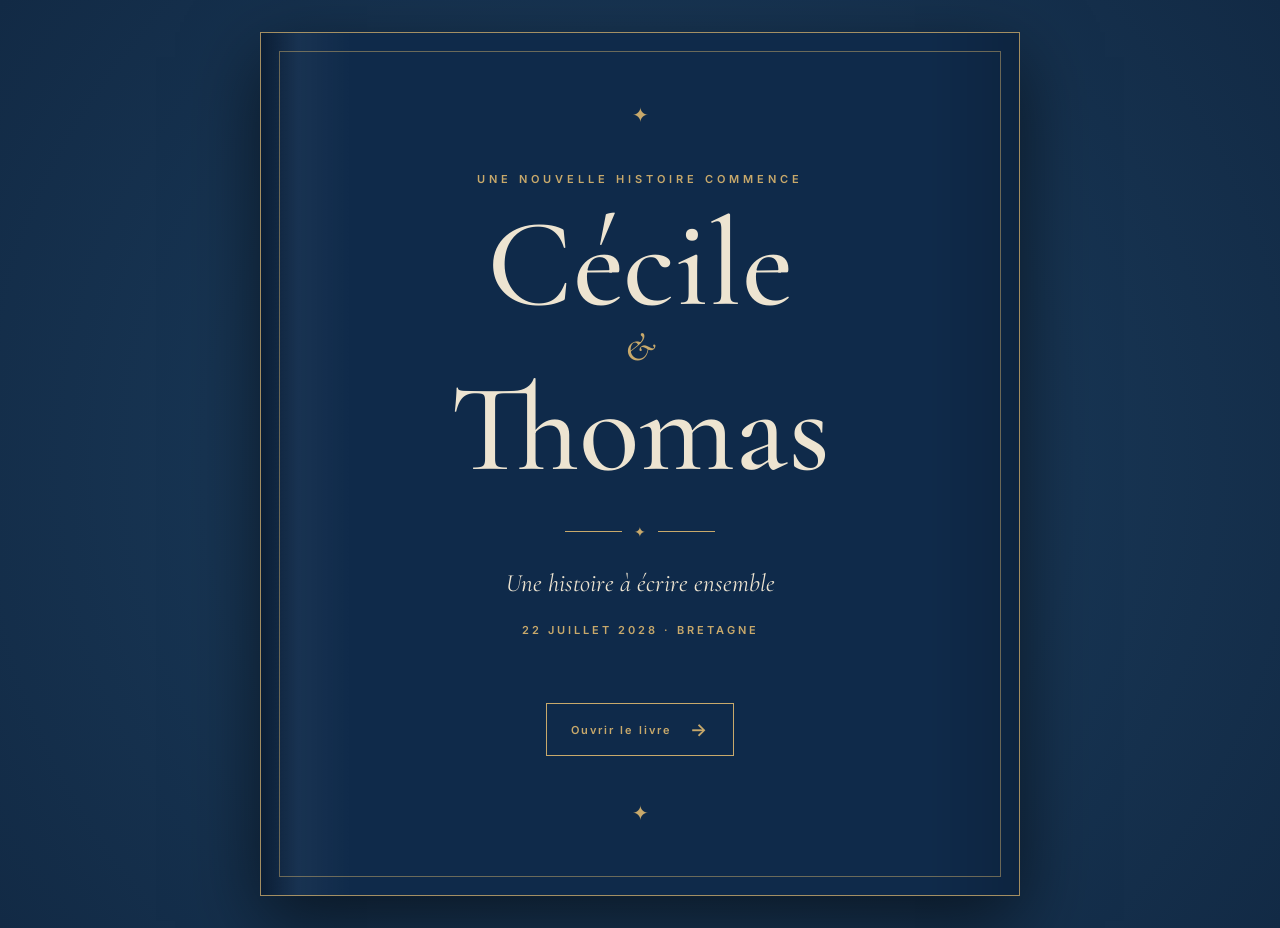
==== index.html @ 1c887c30 "Accueil : écran-titre pixel-art pour l'aventure - Scène pixel-art en SVG inline (deux silhouettes de" ====
<!DOCTYPE html>
<html lang="fr">
<head>
    <meta charset="UTF-8">
    <meta name="viewport" content="width=device-width, initial-scale=1.0">

    <title>Cécile &amp; Thomas</title>

    <link rel="preconnect" href="https://fonts.googleapis.com">
    <link rel="preconnect" href="https://fonts.gstatic.com" crossorigin>

    <link
        href="https://fonts.googleapis.com/css2?family=Cormorant+Garamond:wght@400;500;600&family=Inter:wght@400;500;600&family=Press+Start+2P&display=swap"
        rel="stylesheet"
    >

    <link rel="stylesheet" href="style.css">
</head>

<body>

    <main class="book">

        <header class="cover">

            <div class="cover-decoration top">✦</div>

            <p class="eyebrow">UNE NOUVELLE HISTOIRE COMMENCE</p>

            <h1>
                Cécile
                <span>&amp;</span>
                Thomas
            </h1>

            <div class="ornament">
                <span></span>
                <b>✦</b>
                <span></span>
            </div>

            <p class="subtitle">
                Une histoire à écrire ensemble
            </p>

            <p class="date">
                22 JUILLET 2028 · BRETAGNE
            </p>

            <button id="openBook" class="primary-button">
                Ouvrir le livre
                <span>→</span>
            </button>

            <div class="cover-decoration bottom">✦</div>

        </header>


        <section id="contents" class="contents hidden">

            <div class="section-heading">
                <span>TABLE DES MATIÈRES</span>
                <div></div>
            </div>

            <div class="chapters">

                <a href="histoire.html" class="chapter">
                    <span class="chapter-number">I</span>

                    <div>
                        <h2>Notre histoire</h2>
                        <p>Les premiers chapitres de notre aventure.</p>
                    </div>

                    <span class="chapter-arrow">→</span>
                </a>

                <a href="mariage.html" class="chapter">
                    <span class="chapter-number">II</span>

                    <div>
                        <h2>Le mariage</h2>
                        <p>Tout ce qu'il faut savoir pour le grand jour.</p>
                    </div>

                    <span class="chapter-arrow">→</span>
                </a>

                <a href="lieu.html" class="chapter">
                    <span class="chapter-number">III</span>

                    <div>
                        <h2>Le domaine</h2>
                        <p>Découvrez le lieu où notre histoire continue.</p>
                    </div>

                    <span class="chapter-arrow">→</span>
                </a>

                <a href="infos.html" class="chapter">
                    <span class="chapter-number">IV</span>

                    <div>
                        <h2>Informations pratiques</h2>
                        <p>Transport, hébergement et foire aux questions.</p>
                    </div>

                    <span class="chapter-arrow">→</span>
                </a>

            </div>


            <div class="title-screen">

                <svg class="title-scene" viewBox="0 0 96 44" preserveAspectRatio="xMidYMid meet" shape-rendering="crispEdges" role="img" aria-label="Un chemin de nuit mène à une tour dont la porte est éclairée"><style>.title-scene .c0{fill:#06121f}.title-scene .c1{fill:#091b30}.title-scene .c2{fill:#0b1d33}.title-scene .c3{fill:#0c2139}.title-scene .c4{fill:#0f2a4a}.title-scene .c5{fill:#14355a}.title-scene .c6{fill:#1d3d62}.title-scene .c7{fill:#2a4b73}.title-scene .c8{fill:#2b1d12}.title-scene .c9{fill:#315a72}.title-scene .c10{fill:#3a2f22}.title-scene .c11{fill:#4a3b25}.title-scene .c12{fill:#7d4f2a}.title-scene .c13{fill:#8a1f2b}.title-scene .c14{fill:#8a6d3b}.title-scene .c15{fill:#c8a96b}.title-scene .c16{fill:#f3ecdd}</style><path class="c0" d="M5 30h1v1h-1zM7 30h1v1h-1zM1 31h1v1h-1zM3 31h5v1h-5zM9 31h1v1h-1zM11 31h1v1h-1zM25 31h1v1h-1zM27 31h1v1h-1zM57 31h1v1h-1zM59 31h1v1h-1zM61 31h1v1h-1zM63 31h1v1h-1zM77 31h1v1h-1zM79 31h1v1h-1zM81 31h1v1h-1zM83 31h1v1h-1zM1 32h11v1h-11zM13 32h1v1h-1zM15 32h1v1h-1zM19 32h1v1h-1zM21 32h1v1h-1zM23 32h1v1h-1zM25 32h3v1h-3zM29 32h1v1h-1zM55 32h1v1h-1zM57 32h7v1h-7zM65 32h1v1h-1zM67 32h1v1h-1zM69 32h1v1h-1zM71 32h1v1h-1zM73 32h1v1h-1zM75 32h11v1h-11zM0 33h16v1h-16zM17 33h1v1h-1zM19 33h13v1h-13zM33 33h1v1h-1zM55 33h15v1h-15zM71 33h17v1h-17zM89 33h1v1h-1zM0 34h36v1h-36zM54 34h36v1h-36zM0 35h30v1h-30zM32 35h2v1h-2zM37 35h1v1h-1zM54 35h38v1h-38zM0 36h30v1h-30zM32 36h2v1h-2zM36 36h2v1h-2zM39 36h1v1h-1zM53 36h41v1h-41zM0 37h30v1h-30zM32 37h2v1h-2zM36 37h4v1h-4zM41 37h1v1h-1zM53 37h41v1h-41zM95 37h1v1h-1zM0 38h30v1h-30zM32 38h2v1h-2zM36 38h4v1h-4zM56 38h40v1h-40zM0 39h30v1h-30zM32 39h2v1h-2zM36 39h1v1h-1zM59 39h37v1h-37zM0 40h30v1h-30zM32 40h2v1h-2zM62 40h34v1h-34zM0 41h30v1h-30zM31 41h1v1h-1zM35 41h1v1h-1zM65 41h31v1h-31zM0 42h28v1h-28zM68 42h28v1h-28zM0 43h25v1h-25zM71 43h25v1h-25z"/><path class="c1" d="M0 0h96v1h-96zM0 1h96v1h-96zM0 2h22v1h-22zM23 2h73v1h-73zM0 3h5v1h-5zM6 3h34v1h-34zM41 3h16v1h-16zM58 3h24v1h-24zM83 3h7v1h-7zM91 3h5v1h-5zM0 4h39v1h-39zM42 4h40v1h-40zM85 4h11v1h-11zM0 5h40v1h-40zM41 5h33v1h-33zM75 5h8v1h-8zM85 5h11v1h-11zM0 6h83v1h-83zM86 6h10v1h-10zM1 7h1v1h-1zM3 7h1v1h-1zM5 7h1v1h-1zM7 7h1v1h-1zM9 7h1v1h-1zM11 7h1v1h-1zM13 7h1v1h-1zM15 7h1v1h-1zM17 7h1v1h-1zM19 7h1v1h-1zM21 7h1v1h-1zM23 7h1v1h-1zM25 7h1v1h-1zM27 7h1v1h-1zM29 7h1v1h-1zM31 7h1v1h-1zM33 7h1v1h-1zM35 7h1v1h-1zM37 7h1v1h-1zM39 7h1v1h-1zM41 7h1v1h-1zM43 7h1v1h-1zM45 7h1v1h-1zM47 7h1v1h-1zM49 7h1v1h-1zM51 7h1v1h-1zM53 7h1v1h-1zM55 7h1v1h-1zM57 7h1v1h-1zM59 7h1v1h-1zM61 7h1v1h-1zM63 7h1v1h-1zM65 7h1v1h-1zM67 7h1v1h-1zM69 7h1v1h-1zM71 7h1v1h-1zM73 7h1v1h-1zM75 7h1v1h-1zM77 7h1v1h-1zM79 7h1v1h-1zM81 7h1v1h-1zM85 7h1v1h-1zM87 7h1v1h-1zM89 7h1v1h-1zM91 7h1v1h-1zM93 7h1v1h-1zM95 7h1v1h-1z"/><path class="c2" d="M42 14h2v1h-2zM45 14h2v1h-2zM48 14h2v1h-2zM51 14h2v1h-2zM42 15h2v1h-2zM45 15h2v1h-2zM48 15h2v1h-2zM51 15h2v1h-2zM43 16h11v1h-11zM43 17h11v1h-11zM43 18h11v1h-11zM43 19h11v1h-11zM43 20h4v1h-4zM49 20h5v1h-5zM43 21h4v1h-4zM49 21h5v1h-5zM43 22h4v1h-4zM49 22h5v1h-5zM43 23h4v1h-4zM49 23h5v1h-5zM43 24h11v1h-11zM43 25h11v1h-11zM43 26h11v1h-11zM43 27h3v1h-3zM50 27h4v1h-4zM43 28h3v1h-3zM50 28h4v1h-4zM43 29h2v1h-2zM51 29h3v1h-3zM4 30h1v1h-1zM6 30h1v1h-1zM43 30h2v1h-2zM51 30h3v1h-3zM2 31h1v1h-1zM8 31h1v1h-1zM10 31h1v1h-1zM26 31h1v1h-1zM43 31h2v1h-2zM51 31h3v1h-3zM58 31h1v1h-1zM60 31h1v1h-1zM62 31h1v1h-1zM76 31h1v1h-1zM78 31h1v1h-1zM80 31h1v1h-1zM82 31h1v1h-1zM84 31h1v1h-1zM0 32h1v1h-1zM12 32h1v1h-1zM14 32h1v1h-1zM20 32h1v1h-1zM22 32h1v1h-1zM24 32h1v1h-1zM28 32h1v1h-1zM30 32h1v1h-1zM43 32h2v1h-2zM51 32h3v1h-3zM56 32h1v1h-1zM64 32h1v1h-1zM66 32h1v1h-1zM68 32h1v1h-1zM72 32h1v1h-1zM74 32h1v1h-1zM86 32h1v1h-1zM16 33h1v1h-1zM18 33h1v1h-1zM32 33h1v1h-1zM34 33h1v1h-1zM43 33h2v1h-2zM51 33h4v1h-4zM70 33h1v1h-1zM88 33h1v1h-1zM43 34h2v1h-2zM51 34h3v1h-3zM90 34h1v1h-1zM36 35h1v1h-1zM43 35h2v1h-2zM51 35h3v1h-3zM92 35h1v1h-1zM38 36h1v1h-1zM40 37h1v1h-1zM42 37h1v1h-1zM94 37h1v1h-1z"/><path class="c3" d="M0 7h1v1h-1zM2 7h1v1h-1zM4 7h1v1h-1zM6 7h1v1h-1zM8 7h1v1h-1zM10 7h1v1h-1zM12 7h1v1h-1zM16 7h1v1h-1zM18 7h1v1h-1zM20 7h1v1h-1zM22 7h1v1h-1zM24 7h1v1h-1zM26 7h1v1h-1zM28 7h1v1h-1zM30 7h1v1h-1zM32 7h1v1h-1zM34 7h1v1h-1zM36 7h1v1h-1zM38 7h1v1h-1zM40 7h1v1h-1zM42 7h1v1h-1zM44 7h1v1h-1zM46 7h1v1h-1zM48 7h1v1h-1zM50 7h1v1h-1zM52 7h1v1h-1zM54 7h1v1h-1zM56 7h1v1h-1zM58 7h1v1h-1zM60 7h1v1h-1zM62 7h1v1h-1zM64 7h1v1h-1zM66 7h1v1h-1zM68 7h1v1h-1zM70 7h1v1h-1zM72 7h1v1h-1zM74 7h1v1h-1zM76 7h1v1h-1zM78 7h1v1h-1zM80 7h1v1h-1zM82 7h1v1h-1zM86 7h1v1h-1zM88 7h1v1h-1zM90 7h1v1h-1zM92 7h1v1h-1zM94 7h1v1h-1zM0 8h13v1h-13zM16 8h36v1h-36zM53 8h13v1h-13zM67 8h16v1h-16zM85 8h11v1h-11zM0 9h14v1h-14zM15 9h50v1h-50zM68 9h14v1h-14zM83 9h13v1h-13zM0 10h31v1h-31zM32 10h34v1h-34zM67 10h29v1h-29zM0 11h96v1h-96zM0 12h83v1h-83zM84 12h12v1h-12zM0 13h48v1h-48zM49 13h47v1h-47zM0 14h42v1h-42zM44 14h1v1h-1zM47 14h1v1h-1zM50 14h1v1h-1zM53 14h43v1h-43zM1 15h1v1h-1zM3 15h1v1h-1zM5 15h1v1h-1zM7 15h1v1h-1zM9 15h1v1h-1zM11 15h1v1h-1zM13 15h1v1h-1zM15 15h1v1h-1zM17 15h1v1h-1zM19 15h1v1h-1zM21 15h1v1h-1zM23 15h1v1h-1zM25 15h1v1h-1zM27 15h1v1h-1zM29 15h1v1h-1zM31 15h1v1h-1zM33 15h1v1h-1zM35 15h1v1h-1zM37 15h1v1h-1zM39 15h1v1h-1zM41 15h1v1h-1zM47 15h1v1h-1zM53 15h1v1h-1zM55 15h1v1h-1zM57 15h1v1h-1zM59 15h1v1h-1zM61 15h1v1h-1zM63 15h1v1h-1zM65 15h1v1h-1zM67 15h1v1h-1zM69 15h1v1h-1zM71 15h1v1h-1zM73 15h1v1h-1zM75 15h1v1h-1zM77 15h1v1h-1zM79 15h1v1h-1zM81 15h1v1h-1zM83 15h1v1h-1zM85 15h1v1h-1zM87 15h1v1h-1zM89 15h1v1h-1zM91 15h1v1h-1zM93 15h1v1h-1zM95 15h1v1h-1z"/><path class="c4" d="M0 15h1v1h-1zM2 15h1v1h-1zM4 15h1v1h-1zM6 15h1v1h-1zM8 15h1v1h-1zM10 15h1v1h-1zM12 15h1v1h-1zM14 15h1v1h-1zM16 15h1v1h-1zM18 15h1v1h-1zM20 15h1v1h-1zM22 15h1v1h-1zM24 15h1v1h-1zM26 15h1v1h-1zM28 15h1v1h-1zM30 15h1v1h-1zM32 15h1v1h-1zM34 15h1v1h-1zM36 15h1v1h-1zM38 15h1v1h-1zM40 15h1v1h-1zM44 15h1v1h-1zM50 15h1v1h-1zM54 15h1v1h-1zM56 15h1v1h-1zM58 15h1v1h-1zM60 15h1v1h-1zM62 15h1v1h-1zM64 15h1v1h-1zM66 15h1v1h-1zM68 15h1v1h-1zM70 15h1v1h-1zM72 15h1v1h-1zM74 15h1v1h-1zM76 15h1v1h-1zM78 15h1v1h-1zM80 15h1v1h-1zM82 15h1v1h-1zM84 15h1v1h-1zM86 15h1v1h-1zM88 15h1v1h-1zM90 15h1v1h-1zM92 15h1v1h-1zM94 15h1v1h-1zM0 16h10v1h-10zM11 16h31v1h-31zM54 16h42v1h-42zM0 17h42v1h-42zM54 17h8v1h-8zM63 17h33v1h-33zM0 18h27v1h-27zM28 18h14v1h-14zM54 18h42v1h-42zM0 19h42v1h-42zM54 19h24v1h-24zM79 19h17v1h-17zM0 20h42v1h-42zM54 20h42v1h-42zM0 21h36v1h-36zM37 21h5v1h-5zM54 21h42v1h-42zM0 22h42v1h-42zM54 22h34v1h-34zM89 22h7v1h-7zM1 23h1v1h-1zM3 23h1v1h-1zM5 23h1v1h-1zM7 23h1v1h-1zM9 23h1v1h-1zM11 23h1v1h-1zM13 23h1v1h-1zM15 23h1v1h-1zM17 23h1v1h-1zM19 23h1v1h-1zM21 23h1v1h-1zM23 23h1v1h-1zM25 23h1v1h-1zM27 23h1v1h-1zM29 23h1v1h-1zM31 23h1v1h-1zM33 23h1v1h-1zM35 23h1v1h-1zM37 23h1v1h-1zM39 23h1v1h-1zM41 23h1v1h-1zM55 23h1v1h-1zM57 23h1v1h-1zM59 23h1v1h-1zM61 23h1v1h-1zM63 23h1v1h-1zM65 23h1v1h-1zM67 23h1v1h-1zM69 23h1v1h-1zM71 23h1v1h-1zM73 23h1v1h-1zM75 23h1v1h-1zM77 23h1v1h-1zM79 23h1v1h-1zM81 23h1v1h-1zM83 23h1v1h-1zM85 23h1v1h-1zM87 23h1v1h-1zM89 23h1v1h-1zM91 23h1v1h-1zM93 23h1v1h-1zM95 23h1v1h-1z"/><path class="c5" d="M0 23h1v1h-1zM2 23h1v1h-1zM4 23h1v1h-1zM6 23h1v1h-1zM8 23h1v1h-1zM10 23h1v1h-1zM12 23h1v1h-1zM14 23h1v1h-1zM16 23h1v1h-1zM18 23h1v1h-1zM20 23h1v1h-1zM22 23h1v1h-1zM24 23h1v1h-1zM26 23h1v1h-1zM28 23h1v1h-1zM30 23h1v1h-1zM32 23h1v1h-1zM34 23h1v1h-1zM36 23h1v1h-1zM38 23h1v1h-1zM40 23h1v1h-1zM54 23h1v1h-1zM56 23h1v1h-1zM58 23h1v1h-1zM60 23h1v1h-1zM62 23h1v1h-1zM64 23h1v1h-1zM66 23h1v1h-1zM68 23h1v1h-1zM70 23h1v1h-1zM72 23h1v1h-1zM74 23h1v1h-1zM76 23h1v1h-1zM78 23h1v1h-1zM80 23h1v1h-1zM82 23h1v1h-1zM84 23h1v1h-1zM86 23h1v1h-1zM88 23h1v1h-1zM90 23h1v1h-1zM92 23h1v1h-1zM94 23h1v1h-1zM0 24h42v1h-42zM54 24h16v1h-16zM71 24h25v1h-25zM0 25h18v1h-18zM19 25h23v1h-23zM54 25h42v1h-42zM0 26h42v1h-42zM54 26h42v1h-42zM0 27h42v1h-42zM54 27h42v1h-42zM0 28h42v1h-42zM54 28h42v1h-42zM0 29h42v1h-42zM54 29h42v1h-42zM0 30h1v1h-1zM2 30h1v1h-1zM8 30h1v1h-1zM10 30h1v1h-1zM12 30h1v1h-1zM14 30h1v1h-1zM16 30h1v1h-1zM18 30h1v1h-1zM20 30h1v1h-1zM22 30h1v1h-1zM24 30h1v1h-1zM26 30h1v1h-1zM28 30h1v1h-1zM30 30h1v1h-1zM32 30h1v1h-1zM34 30h1v1h-1zM36 30h1v1h-1zM38 30h1v1h-1zM40 30h1v1h-1zM54 30h1v1h-1zM56 30h1v1h-1zM58 30h1v1h-1zM60 30h1v1h-1zM62 30h1v1h-1zM64 30h1v1h-1zM66 30h1v1h-1zM68 30h1v1h-1zM70 30h1v1h-1zM72 30h1v1h-1zM74 30h1v1h-1zM76 30h1v1h-1zM78 30h1v1h-1zM80 30h1v1h-1zM82 30h1v1h-1zM84 30h1v1h-1zM86 30h1v1h-1zM88 30h1v1h-1zM90 30h1v1h-1zM92 30h1v1h-1zM94 30h1v1h-1z"/><path class="c6" d="M42 16h1v1h-1zM42 17h1v1h-1zM42 18h1v1h-1zM42 19h1v1h-1zM42 20h1v1h-1zM42 21h1v1h-1zM42 22h1v1h-1zM42 23h1v1h-1zM42 24h1v1h-1zM42 25h1v1h-1zM42 26h1v1h-1zM42 27h1v1h-1zM42 28h1v1h-1zM42 29h1v1h-1zM1 30h1v1h-1zM3 30h1v1h-1zM9 30h1v1h-1zM11 30h1v1h-1zM13 30h1v1h-1zM15 30h1v1h-1zM17 30h1v1h-1zM19 30h1v1h-1zM21 30h1v1h-1zM23 30h1v1h-1zM25 30h1v1h-1zM27 30h1v1h-1zM29 30h1v1h-1zM31 30h1v1h-1zM33 30h1v1h-1zM35 30h1v1h-1zM37 30h1v1h-1zM39 30h1v1h-1zM41 30h2v1h-2zM55 30h1v1h-1zM57 30h1v1h-1zM59 30h1v1h-1zM61 30h1v1h-1zM63 30h1v1h-1zM65 30h1v1h-1zM67 30h1v1h-1zM69 30h1v1h-1zM71 30h1v1h-1zM73 30h1v1h-1zM75 30h1v1h-1zM77 30h1v1h-1zM79 30h1v1h-1zM81 30h1v1h-1zM83 30h1v1h-1zM85 30h1v1h-1zM87 30h1v1h-1zM89 30h1v1h-1zM91 30h1v1h-1zM93 30h1v1h-1zM95 30h1v1h-1zM0 31h1v1h-1zM12 31h13v1h-13zM28 31h15v1h-15zM54 31h3v1h-3zM64 31h12v1h-12zM85 31h11v1h-11zM16 32h3v1h-3zM31 32h12v1h-12zM54 32h1v1h-1zM70 32h1v1h-1zM87 32h9v1h-9zM35 33h8v1h-8zM90 33h6v1h-6zM36 34h7v1h-7zM91 34h5v1h-5zM38 35h5v1h-5zM93 35h3v1h-3zM40 36h1v1h-1zM42 36h1v1h-1zM94 36h1v1h-1z"/><path class="c7" d="M41 36h1v1h-1zM95 36h1v1h-1z"/><path class="c8" d="M34 35h2v1h-2z"/><path class="c9" d="M30 38h2v1h-2zM30 39h2v1h-2zM30 40h2v1h-2zM30 41h1v1h-1z"/><path class="c10" d="M47 36h1v1h-1zM49 36h1v1h-1zM44 37h1v1h-1zM46 37h1v1h-1zM48 37h1v1h-1zM50 37h1v1h-1zM52 37h1v1h-1zM41 38h1v1h-1zM43 38h1v1h-1zM45 38h1v1h-1zM47 38h1v1h-1zM49 38h1v1h-1zM51 38h1v1h-1zM53 38h1v1h-1zM55 38h1v1h-1zM38 39h1v1h-1zM40 39h1v1h-1zM42 39h1v1h-1zM44 39h1v1h-1zM46 39h1v1h-1zM48 39h1v1h-1zM50 39h1v1h-1zM52 39h1v1h-1zM54 39h1v1h-1zM56 39h1v1h-1zM58 39h1v1h-1zM37 40h1v1h-1zM39 40h1v1h-1zM41 40h1v1h-1zM43 40h1v1h-1zM45 40h1v1h-1zM47 40h1v1h-1zM49 40h1v1h-1zM51 40h1v1h-1zM53 40h1v1h-1zM55 40h1v1h-1zM57 40h1v1h-1zM59 40h1v1h-1zM61 40h1v1h-1zM32 41h1v1h-1zM36 41h1v1h-1zM38 41h1v1h-1zM40 41h1v1h-1zM42 41h1v1h-1zM44 41h1v1h-1zM46 41h1v1h-1zM48 41h1v1h-1zM50 41h1v1h-1zM52 41h1v1h-1zM54 41h1v1h-1zM56 41h1v1h-1zM58 41h1v1h-1zM60 41h1v1h-1zM62 41h1v1h-1zM64 41h1v1h-1zM29 42h1v1h-1zM31 42h1v1h-1zM33 42h1v1h-1zM35 42h1v1h-1zM37 42h1v1h-1zM39 42h1v1h-1zM41 42h1v1h-1zM43 42h1v1h-1zM45 42h1v1h-1zM47 42h1v1h-1zM49 42h1v1h-1zM51 42h1v1h-1zM53 42h1v1h-1zM55 42h1v1h-1zM57 42h1v1h-1zM59 42h1v1h-1zM61 42h1v1h-1zM63 42h1v1h-1zM65 42h1v1h-1zM67 42h1v1h-1zM26 43h1v1h-1zM28 43h1v1h-1zM30 43h1v1h-1zM32 43h1v1h-1zM34 43h1v1h-1zM36 43h1v1h-1zM38 43h1v1h-1zM40 43h1v1h-1zM42 43h1v1h-1zM44 43h1v1h-1zM46 43h1v1h-1zM48 43h1v1h-1zM50 43h1v1h-1zM52 43h1v1h-1zM54 43h1v1h-1zM56 43h1v1h-1zM58 43h1v1h-1zM60 43h1v1h-1zM62 43h1v1h-1zM64 43h1v1h-1zM66 43h1v1h-1zM68 43h1v1h-1zM70 43h1v1h-1z"/><path class="c11" d="M43 36h1v1h-1zM46 36h1v1h-1zM48 36h1v1h-1zM52 36h1v1h-1zM43 37h1v1h-1zM45 37h1v1h-1zM47 37h1v1h-1zM49 37h1v1h-1zM51 37h1v1h-1zM40 38h1v1h-1zM42 38h1v1h-1zM44 38h1v1h-1zM46 38h1v1h-1zM48 38h1v1h-1zM50 38h1v1h-1zM52 38h1v1h-1zM54 38h1v1h-1zM37 39h1v1h-1zM39 39h1v1h-1zM41 39h1v1h-1zM43 39h1v1h-1zM45 39h1v1h-1zM47 39h1v1h-1zM49 39h1v1h-1zM51 39h1v1h-1zM53 39h1v1h-1zM55 39h1v1h-1zM57 39h1v1h-1zM36 40h1v1h-1zM38 40h1v1h-1zM40 40h1v1h-1zM42 40h1v1h-1zM44 40h1v1h-1zM46 40h1v1h-1zM48 40h1v1h-1zM50 40h1v1h-1zM52 40h1v1h-1zM54 40h1v1h-1zM56 40h1v1h-1zM58 40h1v1h-1zM60 40h1v1h-1zM33 41h1v1h-1zM37 41h1v1h-1zM39 41h1v1h-1zM41 41h1v1h-1zM43 41h1v1h-1zM45 41h1v1h-1zM47 41h1v1h-1zM49 41h1v1h-1zM51 41h1v1h-1zM53 41h1v1h-1zM55 41h1v1h-1zM57 41h1v1h-1zM59 41h1v1h-1zM61 41h1v1h-1zM63 41h1v1h-1zM28 42h1v1h-1zM30 42h1v1h-1zM32 42h1v1h-1zM34 42h1v1h-1zM36 42h1v1h-1zM38 42h1v1h-1zM40 42h1v1h-1zM42 42h1v1h-1zM44 42h1v1h-1zM46 42h1v1h-1zM48 42h1v1h-1zM50 42h1v1h-1zM52 42h1v1h-1zM54 42h1v1h-1zM56 42h1v1h-1zM58 42h1v1h-1zM60 42h1v1h-1zM62 42h1v1h-1zM64 42h1v1h-1zM66 42h1v1h-1zM25 43h1v1h-1zM27 43h1v1h-1zM29 43h1v1h-1zM31 43h1v1h-1zM33 43h1v1h-1zM35 43h1v1h-1zM37 43h1v1h-1zM39 43h1v1h-1zM41 43h1v1h-1zM43 43h1v1h-1zM45 43h1v1h-1zM47 43h1v1h-1zM49 43h1v1h-1zM51 43h1v1h-1zM53 43h1v1h-1zM55 43h1v1h-1zM57 43h1v1h-1zM59 43h1v1h-1zM61 43h1v1h-1zM63 43h1v1h-1zM65 43h1v1h-1zM67 43h1v1h-1zM69 43h1v1h-1z"/><path class="c12" d="M30 35h2v1h-2z"/><path class="c13" d="M34 38h2v1h-2zM34 39h2v1h-2zM34 40h2v1h-2zM34 41h1v1h-1z"/><path class="c14" d="M44 36h2v1h-2zM50 36h2v1h-2z"/><path class="c15" d="M5 3h1v1h-1zM40 3h1v1h-1zM57 3h1v1h-1zM39 4h1v1h-1zM41 4h1v1h-1zM40 5h1v1h-1zM14 7h1v1h-1zM13 8h1v1h-1zM15 8h1v1h-1zM66 8h1v1h-1zM14 9h1v1h-1zM65 9h1v1h-1zM67 9h1v1h-1zM31 10h1v1h-1zM66 10h1v1h-1zM83 12h1v1h-1zM27 18h1v1h-1zM47 20h2v1h-2zM36 21h1v1h-1zM47 21h2v1h-2zM47 22h2v1h-2zM47 23h2v1h-2zM70 24h1v1h-1zM46 27h4v1h-4zM46 28h4v1h-4zM45 29h6v1h-6zM45 30h6v1h-6zM45 31h6v1h-6zM45 32h6v1h-6zM45 33h6v1h-6zM45 34h6v1h-6zM45 35h6v1h-6z"/><path class="c16" d="M22 2h1v1h-1zM82 3h1v1h-1zM90 3h1v1h-1zM40 4h1v1h-1zM82 4h3v1h-3zM74 5h1v1h-1zM83 5h2v1h-2zM83 6h3v1h-3zM83 7h2v1h-2zM14 8h1v1h-1zM52 8h1v1h-1zM83 8h2v1h-2zM66 9h1v1h-1zM82 9h1v1h-1zM48 13h1v1h-1zM10 16h1v1h-1zM62 17h1v1h-1zM78 19h1v1h-1zM88 22h1v1h-1zM18 25h1v1h-1zM30 36h2v1h-2zM34 36h2v1h-2zM30 37h2v1h-2zM34 37h2v1h-2z"/></svg>

                <div class="title-body">

                    <p class="title-logo">EXPEDITION 2028</p>

                    <p class="title-text">
                        Pour les plus aventuriers : découvrez le lieu en avant-première
                        en triomphant des énigmes de l'expédition. À vos risques et périls.
                    </p>

                    <a href="aventure.html" class="title-start">PRESS START</a>

                    <p class="title-credit">© 2028 C &amp; T</p>

                </div>

            </div>

        </section>

    </main>

    <script src="script.js"></script>

</body>
</html>
---- style.css ----
:root {
    --paper: #ede4d1;
    --paper-dark: #e1d5bf;

    /* Saphir profond : couleur principale */
    --night: #0f2a4a;
    --night-deep: #091b30;
    --night-soft: #4a5b70;

    /* Grain de papier : bruit généré en SVG, aucun fichier image */
    --paper-grain: url("data:image/svg+xml,%3Csvg xmlns='http://www.w3.org/2000/svg' width='320' height='320'%3E%3Cfilter id='g' x='0' y='0' width='100%25' height='100%25'%3E%3CfeTurbulence type='fractalNoise' baseFrequency='0.85' numOctaves='4' seed='7' stitchTiles='stitch'/%3E%3CfeColorMatrix values='0 0 0 0 0.36 0 0 0 0 0.26 0 0 0 0 0.13 0 0 0 0.9 -0.34'/%3E%3C/filter%3E%3Cfilter id='f' x='0' y='0' width='100%25' height='100%25'%3E%3CfeTurbulence type='fractalNoise' baseFrequency='0.025 0.05' numOctaves='3' seed='3' stitchTiles='stitch'/%3E%3CfeColorMatrix values='0 0 0 0 0.45 0 0 0 0 0.33 0 0 0 0 0.18 0 0 0 0.7 -0.3'/%3E%3C/filter%3E%3Crect width='320' height='320' filter='url%28%23g%29' opacity='0.6'/%3E%3Crect width='320' height='320' filter='url%28%23f%29' opacity='0.22'/%3E%3C/svg%3E");

    --ink: #292722;

    --sapphire: #1f4a7a;
    --forest: #49634f;

    /* Or : ornements, texte sur papier, dorure sur saphir */
    --gold: #a88a52;
    --gold-text: #73572a;
    --gold-bright: #c8a96b;
}


* {
    box-sizing: border-box;
}


html {
    scroll-behavior: smooth;
}


body {
    margin: 0;

    min-height: 100vh;

    background:
        radial-gradient(
            circle at center,
            #1d3d62 0%,
            #173452 55%,
            #122a45 100%
        );

    color: var(--ink);

    font-family: "Inter", sans-serif;
}


/* -------------------------------- */
/* BOOK                             */
/* -------------------------------- */

.book {
    min-height: 100vh;

    display: flex;
    flex-direction: column;
    align-items: center;
}


/* -------------------------------- */
/* COVER                            */
/* -------------------------------- */

.cover {
    position: relative;

    width: min(760px, calc(100% - 32px));
    min-height: 760px;

    margin: 32px 0;

    padding: 70px 40px;

    display: flex;
    flex-direction: column;
    align-items: center;
    justify-content: center;

    text-align: center;

    background:
        linear-gradient(
            90deg,
            rgba(0, 0, 0, 0.28),
            rgba(255, 255, 255, 0.04) 5%,
            transparent 12%,
            transparent 88%,
            rgba(0, 0, 0, 0.14)
        ),
        var(--night);

    border: 1px solid rgba(200, 169, 107, 0.8);

    box-shadow:
        0 25px 70px rgba(0, 0, 0, 0.55);
}


.cover::before {
    content: "";

    position: absolute;

    inset: 18px;

    border: 1px solid rgba(200, 169, 107, 0.5);

    pointer-events: none;
}


.cover-decoration {
    color: var(--gold-text);

    font-size: 20px;
}


.cover-decoration.top {
    margin-bottom: 45px;
}


.cover-decoration.bottom {
    position: absolute;
    bottom: 48px;
}


/* -------------------------------- */
/* TYPOGRAPHY                       */
/* -------------------------------- */

.eyebrow {
    margin: 0 0 30px;

    color: var(--sapphire);

    font-size: 11px;
    font-weight: 600;

    letter-spacing: 4px;
}


h1 {
    margin: 0;

    color: var(--night);

    font-family: "Cormorant Garamond", serif;

    font-size: clamp(70px, 14vw, 125px);

    font-weight: 500;

    line-height: 0.78;
}


h1 span {
    display: block;

    margin: 18px 0;

    color: var(--gold-text);

    font-size: 0.32em;

    font-style: italic;
}


.ornament {
    width: 150px;

    margin: 45px 0 28px;

    display: flex;
    align-items: center;
    gap: 12px;
}


.ornament span {
    height: 1px;

    flex: 1;

    background: var(--gold);
}


.ornament b {
    color: var(--gold-text);

    font-size: 14px;

    font-weight: 400;
}


.subtitle {
    margin: 0;

    color: var(--night);

    font-family: "Cormorant Garamond", serif;

    font-size: 25px;

    font-style: italic;
}


.date {
    margin-top: 25px;

    color: var(--night-soft);

    font-size: 11px;
    font-weight: 600;

    letter-spacing: 3px;
}


/* -------------------------------- */
/* BUTTON                           */
/* -------------------------------- */

.primary-button {
    margin-top: 55px;

    padding: 15px 24px;

    display: flex;
    align-items: center;
    gap: 18px;

    border: 1px solid var(--night);

    background: var(--night);

    color: var(--paper);

    font-family: "Inter", sans-serif;

    font-size: 11px;
    font-weight: 600;

    letter-spacing: 2px;

    cursor: pointer;

    transition:
        background 0.2s ease,
        transform 0.2s ease;
}


.primary-button span {
    font-size: 18px;

    transition: transform 0.2s ease;
}


.primary-button:hover {
    background: var(--sapphire);

    transform: translateY(-2px);
}


.primary-button:hover span {
    transform: translateX(4px);
}


/* -------------------------------- */
/* CONTENTS                         */
/* -------------------------------- */

.contents {
    width: min(760px, calc(100% - 32px));

    margin-bottom: 60px;

    padding: 55px 45px;

    background: var(--paper);

    border: 1px solid rgba(168, 138, 82, 0.5);
}


.hidden {
    display: none !important;
}


.section-heading {
    margin-bottom: 30px;

    color: var(--sapphire);

    font-size: 10px;
    font-weight: 600;

    letter-spacing: 3px;
}


.section-heading div {
    width: 100%;

    height: 1px;

    margin-top: 12px;

    background: var(--gold);

    opacity: 0.5;
}


.chapters {
    display: flex;
    flex-direction: column;
}


.chapter {
    padding: 22px 8px;

    display: grid;

    grid-template-columns: 45px 1fr 30px;

    align-items: center;

    gap: 15px;

    color: inherit;

    text-decoration: none;

    border-bottom: 1px solid rgba(15, 42, 74, 0.2);

    transition:
        background 0.2s ease,
        padding 0.2s ease;
}


.chapter:hover {
    padding-left: 15px;

    background: rgba(49, 90, 114, 0.06);
}


.chapter-number {
    color: var(--gold-text);

    font-family: "Cormorant Garamond", serif;

    font-size: 28px;
}


.chapter h2 {
    margin: 0 0 3px;

    color: var(--night);

    font-family: "Cormorant Garamond", serif;

    font-size: 24px;

    font-weight: 600;
}


.chapter p {
    margin: 0;

    color: var(--night-soft);

    font-size: 12px;

    line-height: 1.5;
}


.chapter-arrow {
    color: var(--sapphire);

    font-size: 18px;
}


.locked {
    font-size: 15px;

    opacity: 0.55;
}


/* -------------------------------- */
/* MOBILE                           */
/* -------------------------------- */

@media (max-width: 600px) {

    .cover {
        min-height: 650px;

        padding: 50px 25px;
    }


    .cover::before {
        inset: 12px;
    }


    .eyebrow {
        font-size: 9px;

        letter-spacing: 2.5px;
    }


    .subtitle {
        font-size: 21px;
    }


    .date {
        font-size: 9px;

        letter-spacing: 2px;
    }


    .contents {
        padding: 40px 25px;
    }


    .chapter {
        grid-template-columns: 35px 1fr 20px;

        gap: 10px;
    }


    .chapter h2 {
        font-size: 21px;
    }


    .chapter p {
        font-size: 11px;
    }


    .locked {
        display: none;
    }

}

/* =========================================
   PAGES INTERNES
   ========================================= */

.page {
  width: min(1100px, 92%);
  margin: 40px auto;
  background: var(--paper);
  color: var(--ink);
  min-height: calc(100vh - 80px);
  box-shadow: 0 20px 60px rgba(0, 0, 0, 0.35);
}

/* Navigation */

.navigation {
  display: flex;
  align-items: center;
  justify-content: space-between;
  padding: 22px 40px;
  border-bottom: 1px solid rgba(15, 42, 74, 0.18);
}

.logo {
  font-family: "Cormorant Garamond", serif;
  font-size: 1.5rem;
  font-weight: 600;
  color: var(--night);
  text-decoration: none;
}

.nav-links {
  display: flex;
  align-items: center;
  gap: 26px;
}

.nav-links a {
  font-family: "Inter", sans-serif;
  font-size: 0.82rem;
  color: var(--night-soft);
  text-decoration: none;
  transition: color 0.2s ease;
}

.nav-links a:hover,
.nav-links a.active {
  color: var(--sapphire);
}

.nav-links .game-link {
  color: var(--forest);
}

/* En-tête de page */

.page-header {
  text-align: center;
  padding: 90px 30px 55px;
}

.page-eyebrow {
  margin: 0 0 15px;
  font-family: "Inter", sans-serif;
  font-size: 0.72rem;
  letter-spacing: 0.22em;
  color: var(--gold-text);
}

.page-header h1 {
  margin: 0;
  font-family: "Cormorant Garamond", serif;
  font-size: clamp(3.5rem, 8vw, 6rem);
  font-weight: 500;
  line-height: 0.95;
  color: var(--night);
}

.page-header > p:last-child {
  margin-top: 25px;
  font-family: "Cormorant Garamond", serif;
  font-size: 1.25rem;
  color: var(--night-soft);
}

/* Contenu */

.page-content {
  width: min(760px, 88%);
  margin: 0 auto;
  padding: 20px 0 70px;
}

.story-placeholder {
  padding: 55px 50px;
  text-align: center;
  border-top: 1px solid rgba(15, 42, 74, 0.18);
  border-bottom: 1px solid rgba(15, 42, 74, 0.18);
}

.story-placeholder > span {
  display: block;
  margin-bottom: 20px;
  color: var(--gold-text);
  font-size: 1.4rem;
}

.story-placeholder h2 {
  margin: 0 0 20px;
  font-family: "Cormorant Garamond", serif;
  font-size: 2.2rem;
  font-weight: 500;
  color: var(--night);
}

.story-placeholder p {
  margin: 0;
  font-family: "Inter", sans-serif;
  font-size: 0.95rem;
  line-height: 1.8;
  color: var(--night-soft);
}

/* Footer */

.page-footer {
  padding: 30px 40px 45px;
  text-align: center;
}

.page-footer a {
  font-family: "Inter", sans-serif;
  font-size: 0.82rem;
  color: var(--sapphire);
  text-decoration: none;
}

.page-footer a:hover {
  text-decoration: underline;
}

/* =========================================
   MOBILE
   ========================================= */

@media (max-width: 700px) {

  .page {
    width: 94%;
    margin: 15px auto;
    min-height: calc(100vh - 30px);
  }

  .navigation {
    flex-direction: column;
    gap: 18px;
    padding: 20px 15px;
  }

  .nav-links {
    flex-wrap: wrap;
    justify-content: center;
    gap: 12px 18px;
  }

  .page-header {
    padding: 65px 20px 40px;
  }

  .page-header h1 {
    font-size: 4rem;
  }

  .page-content {
    width: 88%;
  }

  .story-placeholder {
    padding: 40px 20px;
  }

}

/* =========================================
   HISTOIRE
   ========================================= */

.story {
  width: min(760px, 88%);
  margin: 0 auto;
  padding: 10px 0 40px;
}

.story-chapter {
  position: relative;
  padding: 70px 0;
  border-top: 1px solid rgba(15, 42, 74, 0.18);
}

.story-chapter:first-child {
  border-top: none;
}

.story-marker {
  margin-bottom: 18px;
  font-family: "Inter", sans-serif;
  font-size: 0.68rem;
  letter-spacing: 0.2em;
  color: var(--gold-text);
}

.story-chapter h2 {
  margin: 0 0 28px;
  font-family: "Cormorant Garamond", serif;
  font-size: 2.7rem;
  font-weight: 500;
  line-height: 1.05;
  color: var(--night);
}

.story-chapter p {
  margin: 0 0 20px;
  font-family: "Cormorant Garamond", serif;
  font-size: 1.25rem;
  line-height: 1.7;
  color: var(--ink);
}

.story-chapter p:last-child {
  margin-bottom: 0;
}
.story-chapter.proposal {
  padding: 35px 0;
}

.story-aside {
  margin: 32px 0 !important;
  padding-left: 25px;
  border-left: 2px solid var(--gold);
  font-family: "Inter", sans-serif !important;
  font-size: 0.82rem !important;
  font-style: italic;
  line-height: 1.7 !important;
  color: var(--night-soft) !important;
}

.proposal {
  text-align: left;
}

.proposal .story-aside {
  margin-bottom: 10px !important;
}

.proposal-ending {
  margin-top: 45px;
  padding: 30px 20px;
  text-align: center;
  border-top: 1px solid rgba(15, 42, 74, 0.18);
  border-bottom: 1px solid rgba(15, 42, 74, 0.18);
}

.proposal-ending span {
  color: var(--gold-text);
  font-size: 1.2rem;
}

.proposal-ending p {
  margin: 15px 0;
  font-size: 1.45rem;
  font-style: italic;
}

.epilogue {
  text-align: center;
  padding-bottom: 30px;
}

.epilogue .story-marker {
  text-align: center;
}

.next-chapter {
  display: flex;
  flex-direction: column;
  gap: 5px;
  margin-top: 45px;
  padding: 25px;
  border: 1px solid rgba(15, 42, 74, 0.2);
  background: rgba(231, 220, 200, 0.35);
}

.next-chapter span {
  font-family: "Inter", sans-serif;
  font-size: 0.68rem;
  letter-spacing: 0.18em;
  color: var(--gold-text);
}

.next-chapter strong {
  font-family: "Cormorant Garamond", serif;
  font-size: 1.7rem;
  font-weight: 500;
  color: var(--night);
}


/* MOBILE */

@media (max-width: 700px) {

  .story {
    width: 86%;
  }

  .story-chapter {
    padding: 55px 0;
  }

  .story-chapter h2 {
    font-size: 2.3rem;
  }

  .story-chapter p {
    font-size: 1.15rem;
  }

  .story-aside {
    padding-left: 18px;
  }

}

/* =========================================
   MARIAGE
   ========================================= */

.wedding-intro {
  width: min(680px, 86%);
  margin: 0 auto;
  padding: 20px 0 70px;
  text-align: center;
}

.wedding-date {
  display: flex;
  flex-direction: column;
  gap: 8px;
  margin-bottom: 30px;
  padding: 28px;
  border-top: 1px solid rgba(15, 42, 74, 0.18);
  border-bottom: 1px solid rgba(15, 42, 74, 0.18);
}

.wedding-date span {
  font-family: "Inter", sans-serif;
  font-size: 0.7rem;
  letter-spacing: 0.2em;
  color: var(--gold-text);
}

.wedding-date strong {
  font-family: "Cormorant Garamond", serif;
  font-size: 1.7rem;
  font-weight: 500;
  color: var(--night);
}

.wedding-intro > p {
  font-family: "Cormorant Garamond", serif;
  font-size: 1.25rem;
  line-height: 1.7;
  color: var(--ink);
}


/* SECTIONS */

.wedding-section {
  width: min(760px, 88%);
  margin: 0 auto;
  padding: 70px 0;
  border-top: 1px solid rgba(15, 42, 74, 0.18);
}

.section-label {
  margin-bottom: 15px;
  font-family: "Inter", sans-serif;
  font-size: 0.68rem;
  letter-spacing: 0.2em;
  color: var(--gold-text);
}

.wedding-section > h2 {
  margin: 0 0 45px;
  font-family: "Cormorant Garamond", serif;
  font-size: 2.7rem;
  font-weight: 500;
  color: var(--night);
}


/* TIMELINE */

.timeline {
  position: relative;
  padding-left: 90px;
}

.timeline::before {
  content: "";
  position: absolute;
  top: 8px;
  bottom: 8px;
  left: 55px;
  width: 1px;
  background: rgba(15, 42, 74, 0.22);
}

.timeline-item {
  position: relative;
  display: grid;
  grid-template-columns: 1fr;
  gap: 8px;
  margin-bottom: 48px;
}

.timeline-item:last-child {
  margin-bottom: 0;
}

.timeline-item::before {
  content: "";
  position: absolute;
  left: -39px;
  top: 5px;
  width: 7px;
  height: 7px;
  border: 1px solid var(--gold);
  background: var(--paper);
  transform: rotate(45deg);
}

.timeline-time {
  font-family: "Inter", sans-serif;
  font-size: 0.68rem;
  letter-spacing: 0.15em;
  color: var(--gold-text);
}

.timeline-content h3 {
  margin: 0 0 10px;
  font-family: "Cormorant Garamond", serif;
  font-size: 1.9rem;
  font-weight: 500;
  color: var(--night);
}

.timeline-content p {
  margin: 0 0 10px;
  font-family: "Cormorant Garamond", serif;
  font-size: 1.15rem;
  line-height: 1.6;
  color: var(--ink);
}

.timeline-note {
  font-family: "Inter", sans-serif;
  font-size: 0.72rem;
  font-style: italic;
  color: var(--night-soft);
}


/* LENDEMAIN */

.next-day-card {
  display: grid;
  grid-template-columns: 130px 1fr;
  gap: 30px;
  padding: 30px;
  background: rgba(231, 220, 200, 0.35);
  border: 1px solid rgba(15, 42, 74, 0.15);
}

.next-day-time {
  font-family: "Inter", sans-serif;
  font-size: 0.7rem;
  letter-spacing: 0.12em;
  color: var(--gold-text);
}

.next-day-card h3 {
  margin: 0 0 10px;
  font-family: "Cormorant Garamond", serif;
  font-size: 1.9rem;
  font-weight: 500;
  color: var(--night);
}

.next-day-card p {
  margin: 0;
  font-family: "Cormorant Garamond", serif;
  font-size: 1.15rem;
  line-height: 1.6;
}


/* DRESS CODE */

.dress-code {
  text-align: center;
}

.dress-code .section-label {
  text-align: center;
}

.dress-code > h2 {
  margin-bottom: 20px;
}

.dress-code > p {
  margin: 8px 0;
  font-family: "Cormorant Garamond", serif;
  font-size: 1.3rem;
}

.dress-code > p:last-child {
  font-family: "Inter", sans-serif;
  font-size: 0.8rem;
  font-style: italic;
  color: var(--night-soft);
}


/* INFOS À VENIR */

.coming-soon {
  padding-bottom: 30px;
}

.coming-soon > p:not(.story-aside) {
  font-family: "Cormorant Garamond", serif;
  font-size: 1.2rem;
  line-height: 1.7;
}


/* MOBILE */

@media (max-width: 700px) {

  .wedding-intro {
    width: 86%;
  }

  .wedding-section {
    width: 86%;
    padding: 55px 0;
  }

  .wedding-section > h2 {
    font-size: 2.3rem;
  }

  .timeline {
    padding-left: 65px;
  }

  .timeline::before {
    left: 35px;
  }

  .timeline-item::before {
    left: -24px;
  }

  .next-day-card {
    grid-template-columns: 1fr;
    gap: 12px;
  }

}

/* =========================================
   LIEU
   ========================================= */

.place-intro {
  width: min(760px, 88%);
  margin: 0 auto;
  padding: 10px 0 70px;
}

.place-placeholder {
  padding: 70px 50px;
  text-align: center;
  border-top: 1px solid rgba(15, 42, 74, 0.18);
  border-bottom: 1px solid rgba(15, 42, 74, 0.18);
}

.place-symbol {
  display: block;
  margin-bottom: 25px;
  color: var(--gold-text);
  font-size: 1.4rem;
}

.place-label {
  margin: 0 0 18px;
  font-family: "Inter", sans-serif;
  font-size: 0.68rem;
  letter-spacing: 0.2em;
  color: var(--gold-text);
}

.place-placeholder h2 {
  margin: 0 0 25px;
  font-family: "Cormorant Garamond", serif;
  font-size: 2.8rem;
  font-weight: 500;
  line-height: 1.1;
  color: var(--night);
}

.place-placeholder p:not(.place-label) {
  max-width: 600px;
  margin: 0 auto 18px;
  font-family: "Cormorant Garamond", serif;
  font-size: 1.2rem;
  line-height: 1.7;
  color: var(--ink);
}


/* SECTIONS */

.place-section {
  width: min(760px, 88%);
  margin: 0 auto;
  padding: 70px 0;
  border-top: 1px solid rgba(15, 42, 74, 0.18);
}

.place-section > h2 {
  margin: 0 0 45px;
  font-family: "Cormorant Garamond", serif;
  font-size: 2.7rem;
  font-weight: 500;
  color: var(--night);
}


/* GRILLE */

.place-grid {
  display: grid;
  grid-template-columns: repeat(2, 1fr);
  gap: 1px;
  background: rgba(15, 42, 74, 0.18);
  border: 1px solid rgba(15, 42, 74, 0.18);
}

.place-card {
  min-height: 210px;
  padding: 30px;
  background: var(--paper);
}

.place-card > span {
  display: block;
  margin-bottom: 25px;
  font-family: "Inter", sans-serif;
  font-size: 0.65rem;
  letter-spacing: 0.15em;
  color: var(--gold-text);
}

.place-card h3 {
  margin: 0 0 12px;
  font-family: "Cormorant Garamond", serif;
  font-size: 1.8rem;
  font-weight: 500;
  color: var(--night);
}

.place-card p {
  margin: 0;
  font-family: "Cormorant Garamond", serif;
  font-size: 1.05rem;
  line-height: 1.6;
  color: var(--ink);
}


/* À VENIR */

.place-coming {
  padding-bottom: 30px;
}

.place-coming > p {
  max-width: 650px;
  margin: 0 0 40px;
  font-family: "Cormorant Garamond", serif;
  font-size: 1.2rem;
  line-height: 1.7;
}

.place-future {
  display: grid;
  grid-template-columns: repeat(2, 1fr);
  gap: 12px;
}

.place-future div {
  display: flex;
  align-items: center;
  gap: 15px;
  padding: 18px 20px;
  border: 1px solid rgba(15, 42, 74, 0.15);
}

.place-future span {
  font-family: "Inter", sans-serif;
  font-size: 0.65rem;
  color: var(--gold-text);
}

.place-future strong {
  font-family: "Cormorant Garamond", serif;
  font-size: 1.25rem;
  font-weight: 500;
  color: var(--night);
}


/* MOBILE */

@media (max-width: 700px) {

  .place-intro,
  .place-section {
    width: 86%;
  }

  .place-placeholder {
    padding: 50px 20px;
  }

  .place-placeholder h2 {
    font-size: 2.3rem;
  }

  .place-grid {
    grid-template-columns: 1fr;
  }

  .place-card {
    min-height: auto;
  }

  .place-future {
    grid-template-columns: 1fr;
  }

}
/* =========================================
   INFORMATIONS PRATIQUES
   ========================================= */

.info-section {
  width: min(760px, 88%);
  margin: 0 auto;
  padding: 70px 0;
  border-top: 1px solid rgba(15, 42, 74, 0.18);
}

.info-section > h2 {
  margin: 0 0 45px;
  font-family: "Cormorant Garamond", serif;
  font-size: 2.7rem;
  font-weight: 500;
  color: var(--night);
}


/* AVANT DE PARTIR */


.info-aside {
  font-family: "Inter", sans-serif !important;
  font-size: 0.75rem !important;
  font-style: italic;
  color: var(--night-soft);
}


/* TRANSPORT */

.travel-list {
  display: flex;
  flex-direction: column;
  border-top: 1px solid rgba(15, 42, 74, 0.15);
}

.travel-item {
  display: grid;
  align-items: center;
  grid-template-columns: 60px 1fr;
  gap: 20px;
  padding: 28px 0;
  border-bottom: 1px solid rgba(15, 42, 74, 0.15);
}

.travel-icon {
  display: flex;
  justify-content: center;
  align-items: center;
}

.pixel-icon {
  display: block;
}

.px-x { fill: var(--night); }
.px-g { fill: var(--gold); }
.px-w { fill: var(--paper); }

.travel-item h3 {
  margin: 0 0 8px;
  font-family: "Cormorant Garamond", serif;
  font-size: 1.8rem;
  font-weight: 500;
  color: var(--night);
}

.travel-item p {
  margin: 0 0 10px;
  font-family: "Cormorant Garamond", serif;
  font-size: 1.08rem;
  line-height: 1.6;
}

.coming-soon-label {
  font-family: "Inter", sans-serif;
  font-size: 0.62rem;
  letter-spacing: 0.15em;
  color: var(--gold-text);
}


/* DORMIR */

.sleep-main {
  padding: 45px;
  text-align: center;
  background: rgba(231, 220, 200, 0.35);
  border: 1px solid rgba(15, 42, 74, 0.15);
}

.sleep-symbol {
  display: block;
  margin-bottom: 15px;
  color: var(--gold-text);
}

.sleep-main h3 {
  margin: 0 0 15px;
  font-family: "Cormorant Garamond", serif;
  font-size: 2rem;
  font-weight: 500;
  color: var(--night);
}

.sleep-main p {
  max-width: 570px;
  margin: 0 auto 12px;
  font-family: "Cormorant Garamond", serif;
  font-size: 1.1rem;
  line-height: 1.6;
}

.hotel-list {
  margin-top: 45px;
}

.hotel-list > h3 {
  margin: 0 0 20px;
  font-family: "Cormorant Garamond", serif;
  font-size: 1.8rem;
  font-weight: 500;
  color: var(--night);
}

.hotel-placeholder {
  display: grid;
  grid-template-columns: 1fr auto;
  align-items: center;
  gap: 15px;
  padding: 18px 0;
  border-top: 1px solid rgba(15, 42, 74, 0.15);
}


.hotel-placeholder strong {
  font-family: "Cormorant Garamond", serif;
  font-size: 1.3rem;
  font-weight: 500;
}

.hotel-placeholder small {
  font-family: "Inter", sans-serif;
  font-size: 0.65rem;
  color: var(--night-soft);
}


/* JOUR J */


/* =========================================
   FAQ
   ========================================= */

.faq-list {
  border-top: 1px solid rgba(15, 42, 74, 0.15);
}

.faq-item {
  padding: 30px 0;
  border-bottom: 1px solid rgba(15, 42, 74, 0.15);
}

.faq-item h3 {
  margin: 0 0 12px;
  font-family: "Cormorant Garamond", serif;
  font-size: 1.7rem;
  font-weight: 500;
  color: var(--night);
}

.faq-item p {
  max-width: 650px;
  margin: 0 0 15px;
  font-family: "Cormorant Garamond", serif;
  font-size: 1.1rem;
  line-height: 1.6;
}

.faq-link {
  font-family: "Inter", sans-serif;
  font-size: 0.75rem;
  color: var(--sapphire);
  text-decoration: none;
}

.faq-link:hover {
  text-decoration: underline;
}


/* MOBILE */

@media (max-width: 700px) {

  .info-section {
    width: 86%;
    padding: 55px 0;
  }

  .info-section > h2 {
    font-size: 2.3rem;
  }


  .travel-item {
    grid-template-columns: 52px 1fr;
    gap: 14px;
  }

  .sleep-main {
    padding: 35px 20px;
  }

  .hotel-placeholder {
    grid-template-columns: 1fr;
  }


}


/* =========================================
   AJUSTEMENTS
   ========================================= */


/* L'ornement du bas de la couverture ne chevauche plus le bouton */

.cover-decoration.bottom {
  position: static;
  margin-top: 45px;
}

.hotel-list:first-of-type {
  margin-top: 0;
}


/* =========================================
   L'AVENTURE (page d'attente du jeu)
   ========================================= */

.coming-game {
  width: min(680px, 86%);
  margin: 0 auto;
  padding: 10px 0 80px;
  text-align: center;
}

.game-screen {
  padding: 60px 30px;
  background: var(--night);
  border: 1px solid var(--gold);
  box-shadow: inset 0 0 0 6px var(--night), inset 0 0 0 7px rgba(168, 138, 82, 0.45);
  color: var(--paper);
}

.game-screen-title {
  margin: 0 0 30px;
  font-family: "Press Start 2P", monospace;
  font-size: clamp(1.1rem, 4.5vw, 1.8rem);
  line-height: 1.5;
  color: #c8a96b;
}

.game-screen-line {
  margin: 0 0 12px;
  font-family: "Press Start 2P", monospace;
  font-size: 0.62rem;
  line-height: 1.9;
  letter-spacing: 0.05em;
  color: rgba(243, 236, 221, 0.8);
}

.game-screen-start {
  margin: 40px 0 0;
  font-family: "Press Start 2P", monospace;
  font-size: 0.7rem;
  color: var(--paper);
  animation: game-blink 1.2s steps(1) infinite;
}

@keyframes game-blink {
  50% { opacity: 0; }
}

@media (prefers-reduced-motion: reduce) {
  .game-screen-start {
    animation: none;
  }
}

.coming-game > p {
  margin: 35px 0 0;
  font-family: "Cormorant Garamond", serif;
  font-size: 1.2rem;
  line-height: 1.7;
  color: var(--ink);
}

@media (max-width: 700px) {

  .game-screen {
    padding: 45px 18px;
  }

}


/* =========================================
   COUVERTURE SAPHIR À DORURE
   ========================================= */

.cover h1,
.cover .subtitle {
  color: var(--paper);
}

.cover h1 span,
.cover .eyebrow,
.cover .date,
.cover .cover-decoration,
.cover .ornament b {
  color: var(--gold-bright);
}

.cover .ornament span {
  background: var(--gold-bright);
}

.cover .primary-button {
  border-color: var(--gold-bright);
  background: transparent;
  color: var(--gold-bright);
}

.cover .primary-button:hover {
  background: var(--gold-bright);
  color: var(--night);
}

/* Focus clavier visible partout */

a:focus-visible,
button:focus-visible {
  outline: 2px solid var(--gold-bright);
  outline-offset: 3px;
}

.page a:focus-visible,
.contents a:focus-visible {
  outline-color: var(--sapphire);
}


/* =========================================
   TEXTURE PAPIER
   ========================================= */

.page,
.contents,
.place-card {
  background-image: var(--paper-grain);
  background-size: 320px 320px;
}

/* Bords légèrement patinés */

.page,
.contents {
  box-shadow:
    inset 0 0 90px rgba(120, 90, 50, 0.10),
    0 20px 60px rgba(0, 0, 0, 0.35);
}


/* =========================================
   ÉCRAN-TITRE DE L'AVENTURE (accueil)
   ========================================= */

.title-screen {
  margin-top: 45px;
  border: 1px solid var(--gold-bright);
  background: var(--night-deep);
  box-shadow: inset 0 0 0 4px var(--night-deep), inset 0 0 0 5px rgba(200, 169, 107, 0.4);
  overflow: hidden;
}

.title-scene {
  display: block;
  width: 100%;
  height: auto;
  image-rendering: pixelated;
}

.title-body {
  padding: 26px 28px 30px;
  text-align: center;
}

.title-logo {
  margin: 0 0 18px;
  font-family: "Press Start 2P", monospace;
  font-size: clamp(0.95rem, 4.4vw, 1.5rem);
  line-height: 1.4;
  color: var(--gold-bright);
  text-shadow: 3px 3px 0 #06121f;
}

.title-text {
  max-width: 460px;
  margin: 0 auto 26px;
  font-family: "Cormorant Garamond", serif;
  font-size: 1.15rem;
  font-style: italic;
  line-height: 1.55;
  color: var(--paper);
}

.title-start {
  display: inline-block;
  padding: 10px 14px;
  font-family: "Press Start 2P", monospace;
  font-size: 0.72rem;
  color: var(--paper);
  text-decoration: none;
  animation: title-blink 1.2s steps(1) infinite;
}

.title-start:hover,
.title-start:focus-visible {
  color: var(--gold-bright);
  animation: none;
}

.title-credit {
  margin: 18px 0 0;
  font-family: "Press Start 2P", monospace;
  font-size: 0.5rem;
  letter-spacing: 0.05em;
  color: rgba(243, 236, 221, 0.45);
}

@keyframes title-blink {
  50% { opacity: 0.25; }
}

@media (prefers-reduced-motion: reduce) {
  .title-start {
    animation: none;
  }
}

@media (max-width: 700px) {
  .title-body {
    padding: 22px 18px 26px;
  }
}
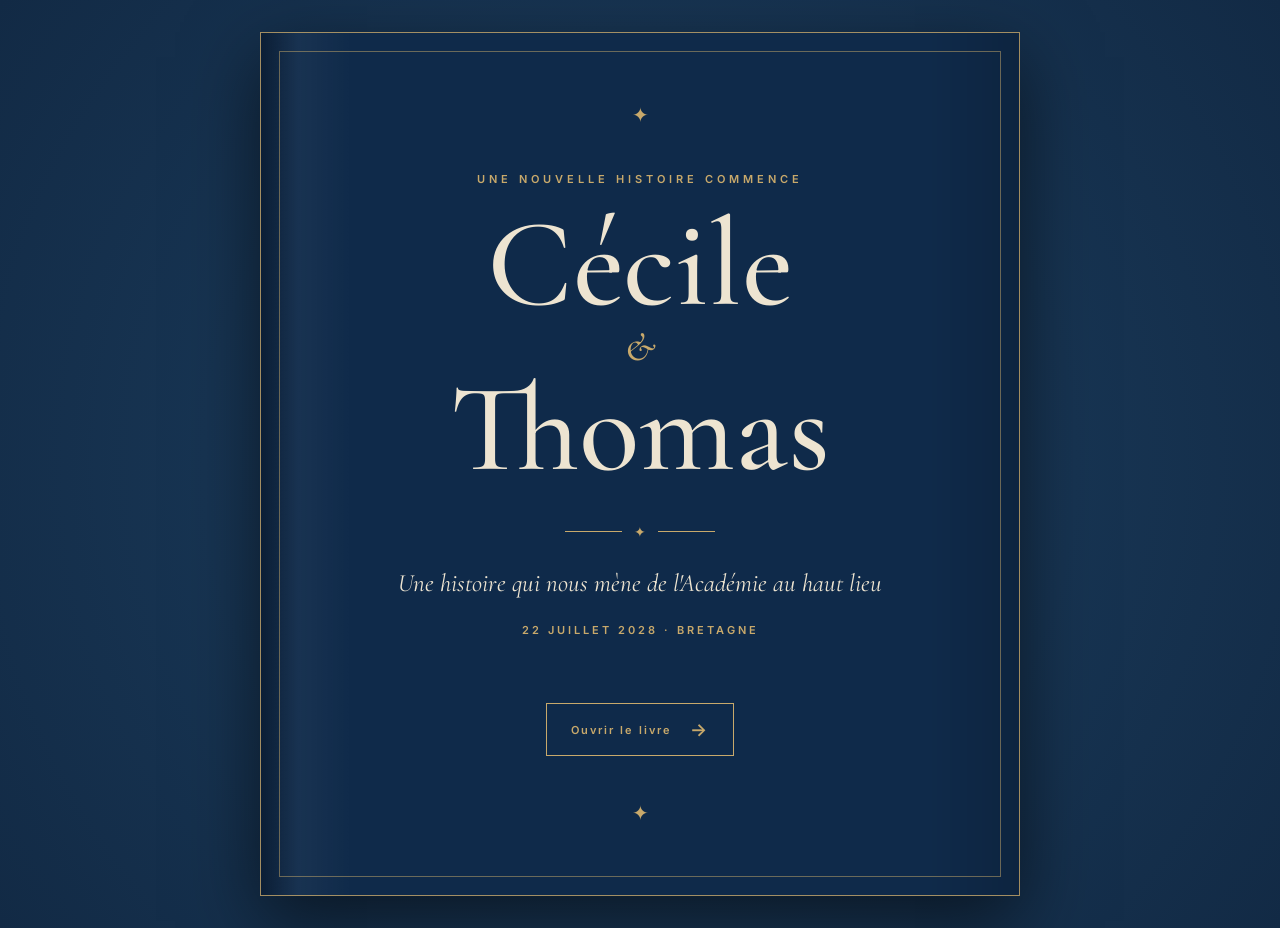
==== commit 6459dd6e: "Couverture : nouvelle accroche « de l'Académie au haut lieu » Co-Authored-By: Claude Sonnet 5.5 <nor" ====
--- a/index.html
+++ b/index.html
@@ -40,7 +40,7 @@
             </div>
 
             <p class="subtitle">
-                Une histoire à écrire ensemble
+                Une histoire qui nous mène de l'Académie au haut lieu
             </p>
 
             <p class="date">
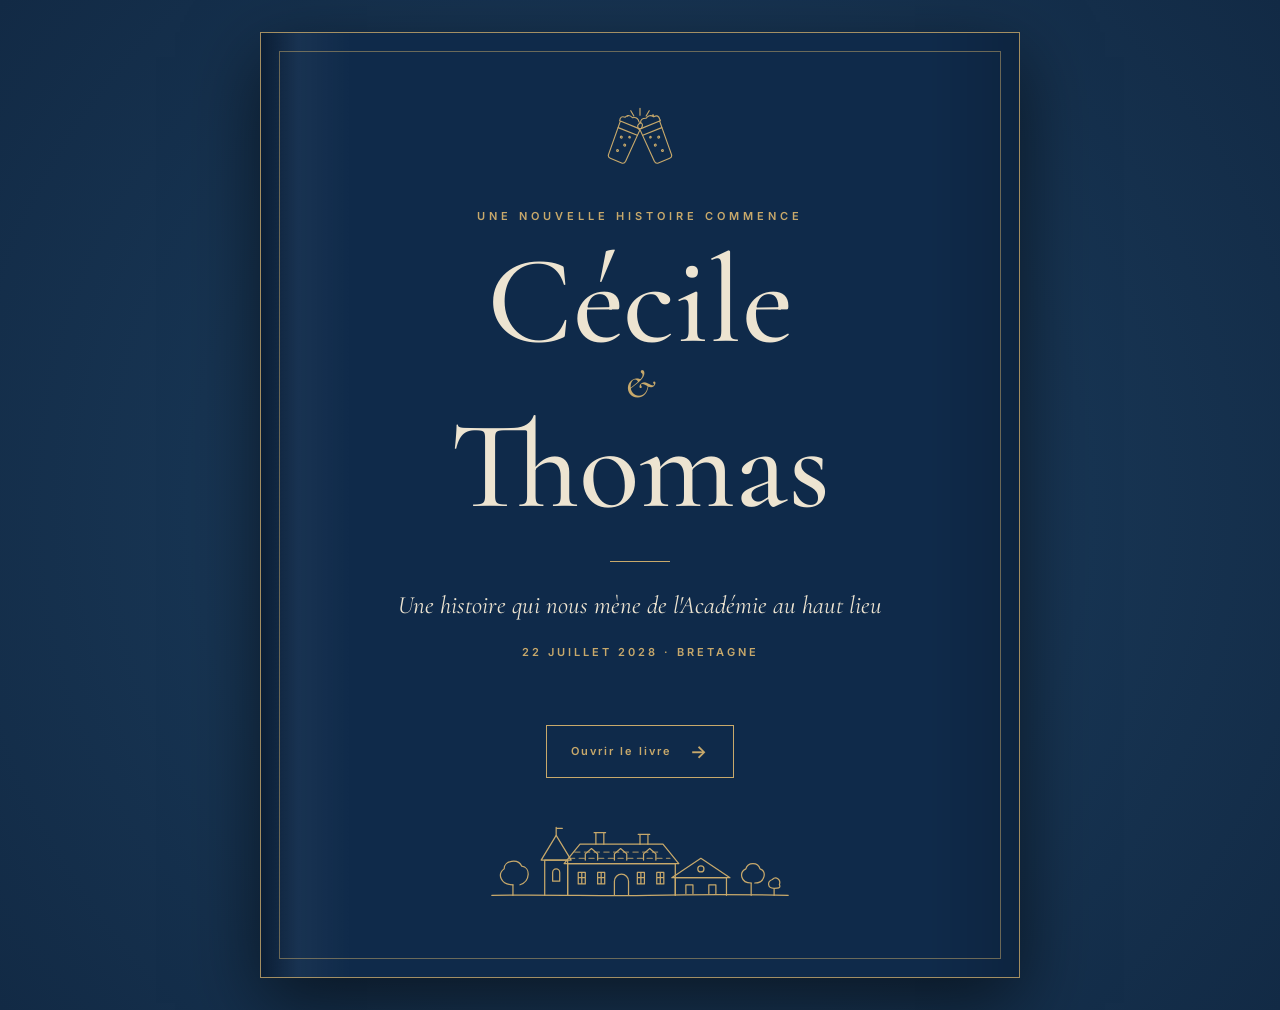
==== commit bc8f0b64: "Couverture : étoiles remplacées par deux pintes qui trinquent, un trait et une silhouette du manoir " ====
--- a/index.html
+++ b/index.html
@@ -23,7 +23,34 @@
 
         <header class="cover">
 
-            <div class="cover-decoration top">✦</div>
+            <div class="cover-decoration top" aria-hidden="true">
+                <svg class="cover-beers" viewBox="0 0 120 80" fill="none" stroke="currentColor" stroke-width="1.5" stroke-linecap="round" stroke-linejoin="round">
+                    <!-- éclaboussures -->
+                    <path d="M60 16V7M52 17L48 10M68 17L72 10"/>
+                    <circle cx="44" cy="17" r="1" fill="currentColor" stroke="none"/>
+                    <circle cx="77" cy="16" r="1.2" fill="currentColor" stroke="none"/>
+                    <!-- pinte de gauche -->
+                    <g transform="translate(38 52) rotate(22)">
+                        <path d="M-14 -25 L14 -25 L12 21 Q11.7 25 8 25 H-8 Q-11.7 25 -12 21 Z" fill="#0f2a4a"/>
+                        <path d="M-15 -25 Q-17 -32 -10 -32 Q-8 -38 -1 -35 Q5 -39 9 -33 Q16 -34 15 -27 Q16 -25 14 -25"/>
+                        <path d="M-13.4 -16 H13.4"/>
+                        <circle cx="-5" cy="-6" r="1.2"/>
+                        <circle cx="3" cy="2" r="1.2"/>
+                        <circle cx="-3" cy="12" r="1.2"/>
+                        <circle cx="5" cy="-10" r="1"/>
+                    </g>
+                    <!-- pinte de droite -->
+                    <g transform="translate(82 52) rotate(-22)">
+                        <path d="M-14 -25 L14 -25 L12 21 Q11.7 25 8 25 H-8 Q-11.7 25 -12 21 Z" fill="#0f2a4a"/>
+                        <path d="M-15 -25 Q-17 -32 -10 -32 Q-8 -38 -1 -35 Q5 -39 9 -33 Q16 -34 15 -27 Q16 -25 14 -25"/>
+                        <path d="M-13.4 -16 H13.4"/>
+                        <circle cx="5" cy="-6" r="1.2"/>
+                        <circle cx="-3" cy="2" r="1.2"/>
+                        <circle cx="3" cy="12" r="1.2"/>
+                        <circle cx="-5" cy="-10" r="1"/>
+                    </g>
+                </svg>
+            </div>
 
             <p class="eyebrow">UNE NOUVELLE HISTOIRE COMMENCE</p>
 
@@ -33,9 +60,7 @@
                 Thomas
             </h1>
 
-            <div class="ornament">
-                <span></span>
-                <b>✦</b>
+            <div class="ornament" aria-hidden="true">
                 <span></span>
             </div>
 
@@ -52,7 +77,47 @@
                 <span>→</span>
             </button>
 
-            <div class="cover-decoration bottom">✦</div>
+            <div class="cover-decoration bottom" aria-hidden="true">
+                <svg class="cover-manor" viewBox="0 0 340 96" fill="none" stroke="currentColor" stroke-width="1.4" stroke-linecap="round" stroke-linejoin="round">
+                    <!-- sol -->
+                    <path d="M2 82 C70 81 130 83 180 82 S290 81 338 82"/>
+                    <!-- arbre de gauche -->
+                    <path d="M26 82 V70"/>
+                    <path d="M26 70 C12 70 8 58 16 52 C16 42 32 40 36 49 C46 50 46 66 34 70"/>
+                    <!-- tourelle -->
+                    <path d="M62 82 V42 H88 V82"/>
+                    <path d="M58 42 L75 14 L92 42 Z"/>
+                    <path d="M75 14 V5 M75 6 H82"/>
+                    <path d="M71 66 V56 A4 4 0 0 1 79 56 V66 Z"/>
+                    <!-- corps principal -->
+                    <path d="M88 82 V46 H210 V82"/>
+                    <!-- toit -->
+                    <path d="M84 46 L102 24 H196 L214 46 Z"/>
+                    <path d="M96 33 H190 M90 40 H204" stroke-dasharray="6 5" opacity="0.7"/>
+                    <!-- cheminées -->
+                    <path d="M120 24 V11 H129 V24 M118 11 H131"/>
+                    <path d="M170 24 V13 H179 V24 M168 13 H181"/>
+                    <!-- lucarnes -->
+                    <path d="M108 42 V35 L115 29 L122 35 V42"/>
+                    <path d="M141 42 V35 L148 29 L155 35 V42"/>
+                    <path d="M174 42 V35 L181 29 L188 35 V42"/>
+                    <!-- fenêtres et porte -->
+                    <path d="M100 56 H108 V69 H100 Z M104 56 V69 M100 62 H108"/>
+                    <path d="M122 56 H130 V69 H122 Z M126 56 V69 M122 62 H130"/>
+                    <path d="M167 56 H175 V69 H167 Z M171 56 V69 M167 62 H175"/>
+                    <path d="M189 56 H197 V69 H189 Z M193 56 V69 M189 62 H197"/>
+                    <path d="M141 82 V66 A8 8 0 0 1 157 66 V82"/>
+                    <!-- aile de droite -->
+                    <path d="M210 82 V62 H268 V82"/>
+                    <path d="M206 62 L239 40 L272 62 Z"/>
+                    <circle cx="239" cy="52" r="3.5"/>
+                    <path d="M222 70 H230 V80 M222 70 V80 M248 70 H256 V80 M248 70 V80"/>
+                    <!-- arbres de droite -->
+                    <path d="M296 82 V68"/>
+                    <path d="M296 68 C284 68 282 56 290 52 C292 44 304 44 306 52 C314 54 312 68 300 68"/>
+                    <path d="M322 82 V74 M322 74 C314 74 314 66 320 64 C324 60 330 64 328 70 C330 74 326 74 322 74"/>
+                </svg>
+            </div>
 
         </header>
 
--- a/style.css
+++ b/style.css
@@ -297,8 +297,6 @@
     padding: 55px 45px;
 
     background: var(--paper);
-
-    border: 1px solid rgba(168, 138, 82, 0.5);
 }
 
 
@@ -716,14 +714,30 @@
 }
 
 .story-aside {
-  margin: 32px 0 !important;
-  padding-left: 25px;
-  border-left: 2px solid var(--gold);
-  font-family: "Inter", sans-serif !important;
-  font-size: 0.82rem !important;
-  font-style: italic;
-  line-height: 1.7 !important;
-  color: var(--night-soft) !important;
+  position: relative;
+  max-width: 30em;
+  margin: 28px 0 30px 34px !important;
+  padding: 0;
+  border: 0;
+  font-family: "Reenie Beanie", "Segoe Print", cursive !important;
+  font-size: 1.6rem !important;
+  font-style: normal;
+  line-height: 1.25 !important;
+  letter-spacing: 0.01em;
+  color: #4d5361 !important;
+  transform: rotate(-1deg);
+  transform-origin: left center;
+}
+
+.story-aside::before {
+  content: "*";
+  position: absolute;
+  left: -20px;
+  top: 0;
+}
+
+.story-chapter .story-aside:nth-of-type(even) {
+  transform: rotate(0.8deg);
 }
 
 .proposal {
@@ -742,10 +756,6 @@
   border-bottom: 1px solid rgba(15, 42, 74, 0.18);
 }
 
-.proposal-ending span {
-  color: var(--gold-text);
-  font-size: 1.2rem;
-}
 
 .proposal-ending p {
   margin: 15px 0;
@@ -763,26 +773,11 @@
 }
 
 .next-chapter {
-  display: flex;
-  flex-direction: column;
-  gap: 5px;
-  margin-top: 45px;
-  padding: 25px;
-  border: 1px solid rgba(15, 42, 74, 0.2);
-  background: rgba(231, 220, 200, 0.35);
-}
-
-.next-chapter span {
-  font-family: "Inter", sans-serif;
-  font-size: 0.68rem;
-  letter-spacing: 0.18em;
-  color: var(--gold-text);
-}
-
-.next-chapter strong {
-  font-family: "Cormorant Garamond", serif;
-  font-size: 1.7rem;
-  font-weight: 500;
+  margin-top: 45px !important;
+  font-family: "Cormorant Garamond", serif;
+  font-size: 1.3rem !important;
+  font-style: italic;
+  text-align: center;
   color: var(--night);
 }
 
@@ -808,7 +803,8 @@
   }
 
   .story-aside {
-    padding-left: 18px;
+    margin-left: 26px !important;
+    font-size: 1.45rem !important;
   }
 
 }
@@ -822,30 +818,6 @@
   margin: 0 auto;
   padding: 20px 0 70px;
   text-align: center;
-}
-
-.wedding-date {
-  display: flex;
-  flex-direction: column;
-  gap: 8px;
-  margin-bottom: 30px;
-  padding: 28px;
-  border-top: 1px solid rgba(15, 42, 74, 0.18);
-  border-bottom: 1px solid rgba(15, 42, 74, 0.18);
-}
-
-.wedding-date span {
-  font-family: "Inter", sans-serif;
-  font-size: 0.7rem;
-  letter-spacing: 0.2em;
-  color: var(--gold-text);
-}
-
-.wedding-date strong {
-  font-family: "Cormorant Garamond", serif;
-  font-size: 1.7rem;
-  font-weight: 500;
-  color: var(--night);
 }
 
 .wedding-intro > p {
@@ -960,9 +932,9 @@
   display: grid;
   grid-template-columns: 130px 1fr;
   gap: 30px;
-  padding: 30px;
-  background: rgba(231, 220, 200, 0.35);
-  border: 1px solid rgba(15, 42, 74, 0.15);
+  padding: 30px 0;
+  border-top: 1px solid rgba(15, 42, 74, 0.15);
+  border-bottom: 1px solid rgba(15, 42, 74, 0.15);
 }
 
 .next-day-time {
@@ -994,10 +966,6 @@
   text-align: center;
 }
 
-.dress-code .section-label {
-  text-align: center;
-}
-
 .dress-code > h2 {
   margin-bottom: 20px;
 }
@@ -1009,10 +977,11 @@
 }
 
 .dress-code > p:last-child {
-  font-family: "Inter", sans-serif;
-  font-size: 0.8rem;
-  font-style: italic;
-  color: var(--night-soft);
+  font-family: "Reenie Beanie", "Segoe Print", cursive;
+  font-size: 1.6rem;
+  font-style: normal;
+  color: #4d5361;
+  transform: rotate(-1deg);
 }
 
 
@@ -1072,41 +1041,15 @@
 .place-intro {
   width: min(760px, 88%);
   margin: 0 auto;
-  padding: 10px 0 70px;
+  padding: 10px 0 20px;
 }
 
 .place-placeholder {
-  padding: 70px 50px;
+  padding: 30px 20px 50px;
   text-align: center;
-  border-top: 1px solid rgba(15, 42, 74, 0.18);
-  border-bottom: 1px solid rgba(15, 42, 74, 0.18);
-}
-
-.place-symbol {
-  display: block;
-  margin-bottom: 25px;
-  color: var(--gold-text);
-  font-size: 1.4rem;
-}
-
-.place-label {
-  margin: 0 0 18px;
-  font-family: "Inter", sans-serif;
-  font-size: 0.68rem;
-  letter-spacing: 0.2em;
-  color: var(--gold-text);
-}
-
-.place-placeholder h2 {
-  margin: 0 0 25px;
-  font-family: "Cormorant Garamond", serif;
-  font-size: 2.8rem;
-  font-weight: 500;
-  line-height: 1.1;
-  color: var(--night);
-}
-
-.place-placeholder p:not(.place-label) {
+}
+
+.place-placeholder p {
   max-width: 600px;
   margin: 0 auto 18px;
   font-family: "Cormorant Garamond", serif;
@@ -1136,86 +1079,8 @@
 
 /* GRILLE */
 
-.place-grid {
-  display: grid;
-  grid-template-columns: repeat(2, 1fr);
-  gap: 1px;
-  background: rgba(15, 42, 74, 0.18);
-  border: 1px solid rgba(15, 42, 74, 0.18);
-}
-
-.place-card {
-  min-height: 210px;
-  padding: 30px;
-  background: var(--paper);
-}
-
-.place-card > span {
-  display: block;
-  margin-bottom: 25px;
-  font-family: "Inter", sans-serif;
-  font-size: 0.65rem;
-  letter-spacing: 0.15em;
-  color: var(--gold-text);
-}
-
-.place-card h3 {
-  margin: 0 0 12px;
-  font-family: "Cormorant Garamond", serif;
-  font-size: 1.8rem;
-  font-weight: 500;
-  color: var(--night);
-}
-
-.place-card p {
-  margin: 0;
-  font-family: "Cormorant Garamond", serif;
-  font-size: 1.05rem;
-  line-height: 1.6;
-  color: var(--ink);
-}
-
 
 /* À VENIR */
-
-.place-coming {
-  padding-bottom: 30px;
-}
-
-.place-coming > p {
-  max-width: 650px;
-  margin: 0 0 40px;
-  font-family: "Cormorant Garamond", serif;
-  font-size: 1.2rem;
-  line-height: 1.7;
-}
-
-.place-future {
-  display: grid;
-  grid-template-columns: repeat(2, 1fr);
-  gap: 12px;
-}
-
-.place-future div {
-  display: flex;
-  align-items: center;
-  gap: 15px;
-  padding: 18px 20px;
-  border: 1px solid rgba(15, 42, 74, 0.15);
-}
-
-.place-future span {
-  font-family: "Inter", sans-serif;
-  font-size: 0.65rem;
-  color: var(--gold-text);
-}
-
-.place-future strong {
-  font-family: "Cormorant Garamond", serif;
-  font-size: 1.25rem;
-  font-weight: 500;
-  color: var(--night);
-}
 
 
 /* MOBILE */
@@ -1229,22 +1094,6 @@
 
   .place-placeholder {
     padding: 50px 20px;
-  }
-
-  .place-placeholder h2 {
-    font-size: 2.3rem;
-  }
-
-  .place-grid {
-    grid-template-columns: 1fr;
-  }
-
-  .place-card {
-    min-height: auto;
-  }
-
-  .place-future {
-    grid-template-columns: 1fr;
   }
 
 }
@@ -1272,10 +1121,12 @@
 
 
 .info-aside {
-  font-family: "Inter", sans-serif !important;
-  font-size: 0.75rem !important;
-  font-style: italic;
-  color: var(--night-soft);
+  font-family: "Reenie Beanie", "Segoe Print", cursive !important;
+  font-size: 1.5rem !important;
+  font-style: normal;
+  color: #4d5361;
+  transform: rotate(-1deg);
+  transform-origin: left center;
 }
 
 
@@ -1335,33 +1186,11 @@
 
 /* DORMIR */
 
-.sleep-main {
-  padding: 45px;
-  text-align: center;
-  background: rgba(231, 220, 200, 0.35);
-  border: 1px solid rgba(15, 42, 74, 0.15);
-}
 
 .sleep-symbol {
   display: block;
   margin-bottom: 15px;
   color: var(--gold-text);
-}
-
-.sleep-main h3 {
-  margin: 0 0 15px;
-  font-family: "Cormorant Garamond", serif;
-  font-size: 2rem;
-  font-weight: 500;
-  color: var(--night);
-}
-
-.sleep-main p {
-  max-width: 570px;
-  margin: 0 auto 12px;
-  font-family: "Cormorant Garamond", serif;
-  font-size: 1.1rem;
-  line-height: 1.6;
 }
 
 .hotel-list {
@@ -1462,10 +1291,6 @@
     gap: 14px;
   }
 
-  .sleep-main {
-    padding: 35px 20px;
-  }
-
   .hotel-placeholder {
     grid-template-columns: 1fr;
   }
@@ -1505,8 +1330,6 @@
 .game-screen {
   padding: 60px 30px;
   background: var(--night);
-  border: 1px solid var(--gold);
-  box-shadow: inset 0 0 0 6px var(--night), inset 0 0 0 7px rgba(168, 138, 82, 0.45);
   color: var(--paper);
 }
 
@@ -1614,10 +1437,6 @@
 
 .page,
 .contents,
-.place-card {
-  background-image: var(--paper-grain);
-  background-size: 320px 320px;
-}
 
 /* Bords légèrement patinés */
 
@@ -1635,9 +1454,7 @@
 
 .title-screen {
   margin-top: 45px;
-  border: 1px solid var(--gold-bright);
   background: var(--night-deep);
-  box-shadow: inset 0 0 0 4px var(--night-deep), inset 0 0 0 5px rgba(200, 169, 107, 0.4);
   overflow: hidden;
 }
 
@@ -1711,3 +1528,52 @@
     padding: 22px 18px 26px;
   }
 }
+
+
+.place-future {
+  margin: 30px 0 0;
+  font-family: "Cormorant Garamond", serif;
+  font-size: 1.15rem;
+  font-style: italic;
+  line-height: 1.6;
+  color: var(--night-soft);
+}
+
+
+/* Date du mariage sous le titre */
+
+.page-header > p.page-date:last-child {
+  margin-top: 18px;
+  font-family: "Cormorant Garamond", serif;
+  font-size: clamp(1.5rem, 4.5vw, 2.1rem);
+  font-style: italic;
+  line-height: 1.3;
+  color: var(--night);
+}
+
+
+/* Couverture : pintes qui trinquent (haut) et silhouette du manoir (bas) */
+
+.cover-decoration {
+  line-height: 0;
+}
+
+.cover-beers {
+  width: 92px;
+  height: auto;
+}
+
+.cover-manor {
+  width: min(330px, 100%);
+  height: auto;
+}
+
+.ornament {
+  width: 60px;
+}
+
+@media (max-width: 600px) {
+  .cover-beers {
+    width: 76px;
+  }
+}
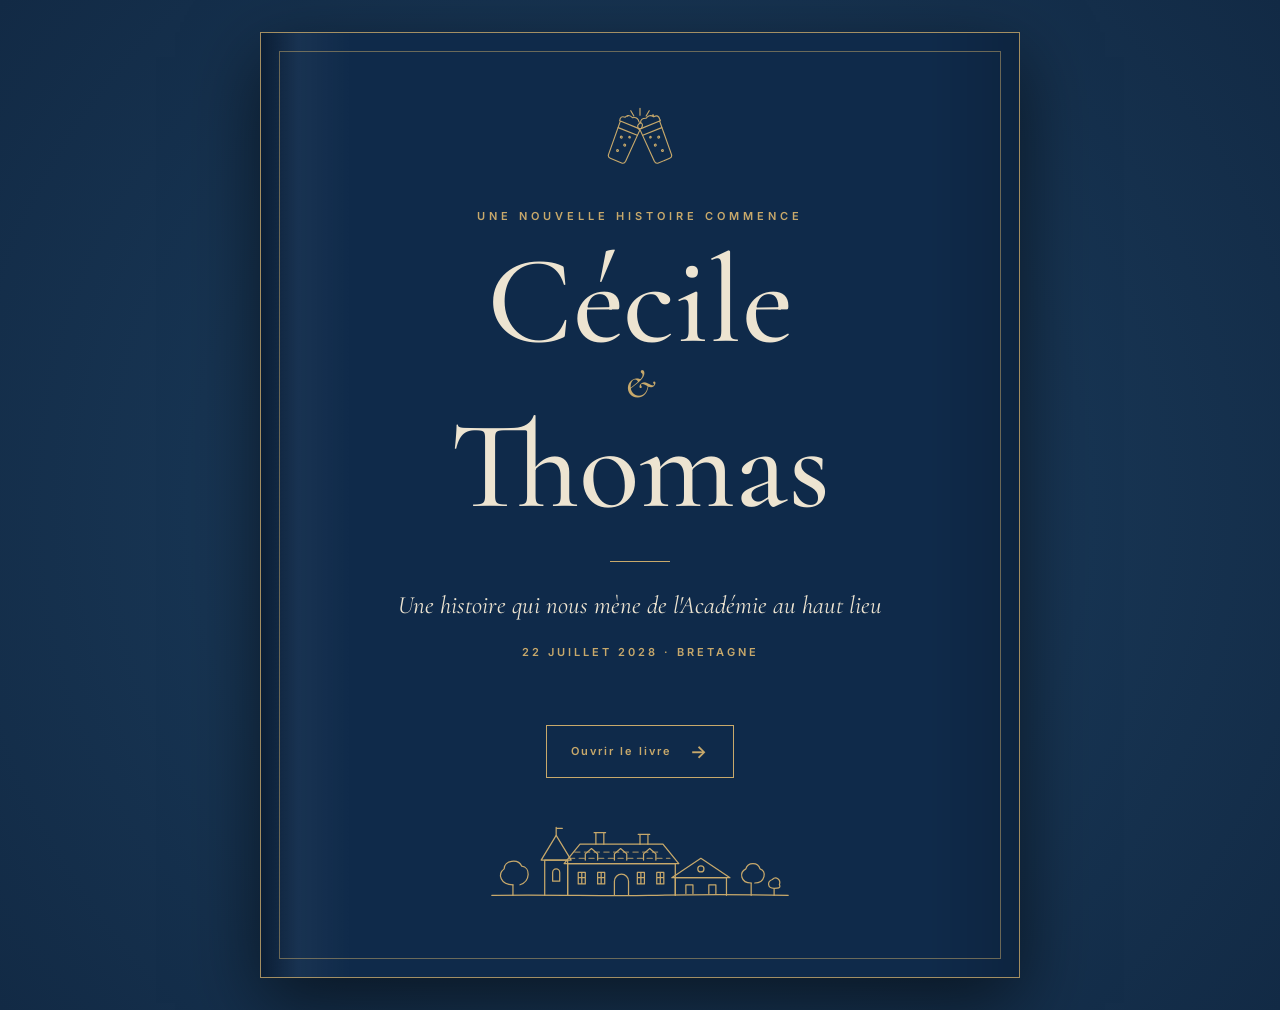
==== commit 5fd0a829: "Le site comme un livre : page qui se tourne entre les chapitres, couverture qui s'ouvre, navigation " ====
--- a/index.html
+++ b/index.html
@@ -199,11 +199,15 @@
 
             </div>
 
+            <p class="close-book">
+                <button type="button" id="closeBook">Refermer le livre</button>
+            </p>
+
         </section>
 
     </main>
 
-    <script src="script.js"></script>
+    <script src="book.js" defer></script>
 
 </body>
 </html>
--- a/style.css
+++ b/style.css
@@ -1577,3 +1577,196 @@
     width: 76px;
   }
 }
+
+
+/* =========================================
+   LE SITE COMME UN LIVRE
+   ========================================= */
+
+/* --- Couverture et sommaire : deux feuillets superposés --- */
+
+.book {
+  display: grid;
+  justify-items: center;
+  align-content: start;
+  perspective: 2400px;
+  perspective-origin: 50% 35%;
+  overflow-x: clip;
+}
+
+.book > .cover,
+.book > .contents {
+  grid-area: 1 / 1;
+}
+
+.book > .contents {
+  margin-top: 32px;
+}
+
+.cover {
+  transform-origin: left center;
+  backface-visibility: hidden;
+}
+
+.cover.is-opening,
+.cover.is-closing {
+  z-index: 2;
+  will-change: transform;
+}
+
+.cover.is-opening {
+  animation: cover-open 1s cubic-bezier(0.55, 0.05, 0.25, 1) forwards;
+}
+
+.cover.is-closing {
+  animation: cover-open 1s cubic-bezier(0.55, 0.05, 0.25, 1) reverse forwards;
+}
+
+@keyframes cover-open {
+  from { transform: rotateY(0deg);    filter: brightness(1); }
+  to   { transform: rotateY(-105deg); filter: brightness(0.45); }
+}
+
+.contents.is-revealed {
+  animation: page-lit 1s ease-out both;
+}
+
+.contents.is-covered {
+  animation: page-lit 1s ease-out reverse both;
+}
+
+@keyframes page-lit {
+  from { filter: brightness(0.6); }
+  to   { filter: brightness(1); }
+}
+
+.close-book {
+  margin: 40px 0 0;
+  text-align: center;
+}
+
+.close-book button {
+  padding: 4px 2px;
+  border: 0;
+  background: none;
+  color: var(--sapphire);
+  font-family: "Inter", sans-serif;
+  font-size: 0.82rem;
+  cursor: pointer;
+}
+
+.close-book button:hover {
+  text-decoration: underline;
+}
+
+
+/* --- Navigation entre chapitres (bas de page) --- */
+
+.page-turn {
+  display: grid;
+  grid-template-columns: 1fr auto 1fr;
+  align-items: center;
+  gap: 16px;
+  max-width: 560px;
+  margin: 0 auto;
+  font-family: "Inter", sans-serif;
+  font-size: 0.82rem;
+}
+
+.page-turn a {
+  color: var(--sapphire);
+  text-decoration: none;
+}
+
+.page-turn a:hover {
+  text-decoration: underline;
+}
+
+.page-turn a[rel="prev"] { text-align: left; }
+.page-turn a[rel="next"] { text-align: right; }
+
+.page-turn-index {
+  color: var(--night-soft);
+}
+
+
+/* --- La page qui se tourne entre deux fichiers HTML --- */
+
+@media (prefers-reduced-motion: no-preference) {
+  @view-transition {
+    navigation: auto;
+  }
+}
+
+/* Bord gauche de la feuille (la « reliure ») et marge haute,
+   utilisés pour découper la page qui pivote. */
+
+:root {
+  --sheet-x: max(calc((100vw - 1100px) / 2), 4vw);
+  --sheet-y: 40px;
+}
+
+:root:has(.book) {
+  --sheet-x: max(calc((100vw - 760px) / 2), 16px);
+  --sheet-y: 32px;
+}
+
+@media (max-width: 700px) {
+  :root {
+    --sheet-x: 3vw;
+    --sheet-y: 15px;
+  }
+
+  :root:has(.book) {
+    --sheet-x: 16px;
+    --sheet-y: 32px;
+  }
+}
+
+::view-transition-group(root) {
+  animation-duration: 0s;
+}
+
+::view-transition-image-pair(root) {
+  perspective: 2400px;
+  perspective-origin: 50% 35%;
+  isolation: auto;
+}
+
+::view-transition-old(root),
+::view-transition-new(root) {
+  animation: none;
+  mix-blend-mode: normal;
+  transform-origin: var(--sheet-x) 50%;
+}
+
+/* En avant : la page actuelle pivote sur sa reliure et laisse voir la suivante */
+
+:root[data-turn="forward"]::view-transition-old(root) {
+  z-index: 2;
+  clip-path: inset(var(--sheet-y) var(--sheet-x) 0 var(--sheet-x));
+  animation: turn-away 0.85s cubic-bezier(0.55, 0.05, 0.25, 1) both;
+}
+
+:root[data-turn="forward"]::view-transition-new(root) {
+  z-index: 1;
+  animation: page-lit 0.85s ease-out both;
+}
+
+/* En arrière : la page précédente revient se poser par-dessus */
+
+:root[data-turn="backward"]::view-transition-new(root) {
+  z-index: 2;
+  clip-path: inset(var(--sheet-y) var(--sheet-x) 0 var(--sheet-x));
+  animation: turn-away 0.85s cubic-bezier(0.55, 0.05, 0.25, 1) reverse both;
+}
+
+:root[data-turn="backward"]::view-transition-old(root) {
+  z-index: 1;
+  animation: page-lit 0.85s ease-out reverse both;
+}
+
+@keyframes turn-away {
+  from { transform: rotateY(0deg);    filter: brightness(1); }
+  to   { transform: rotateY(-105deg); filter: brightness(0.45); }
+}
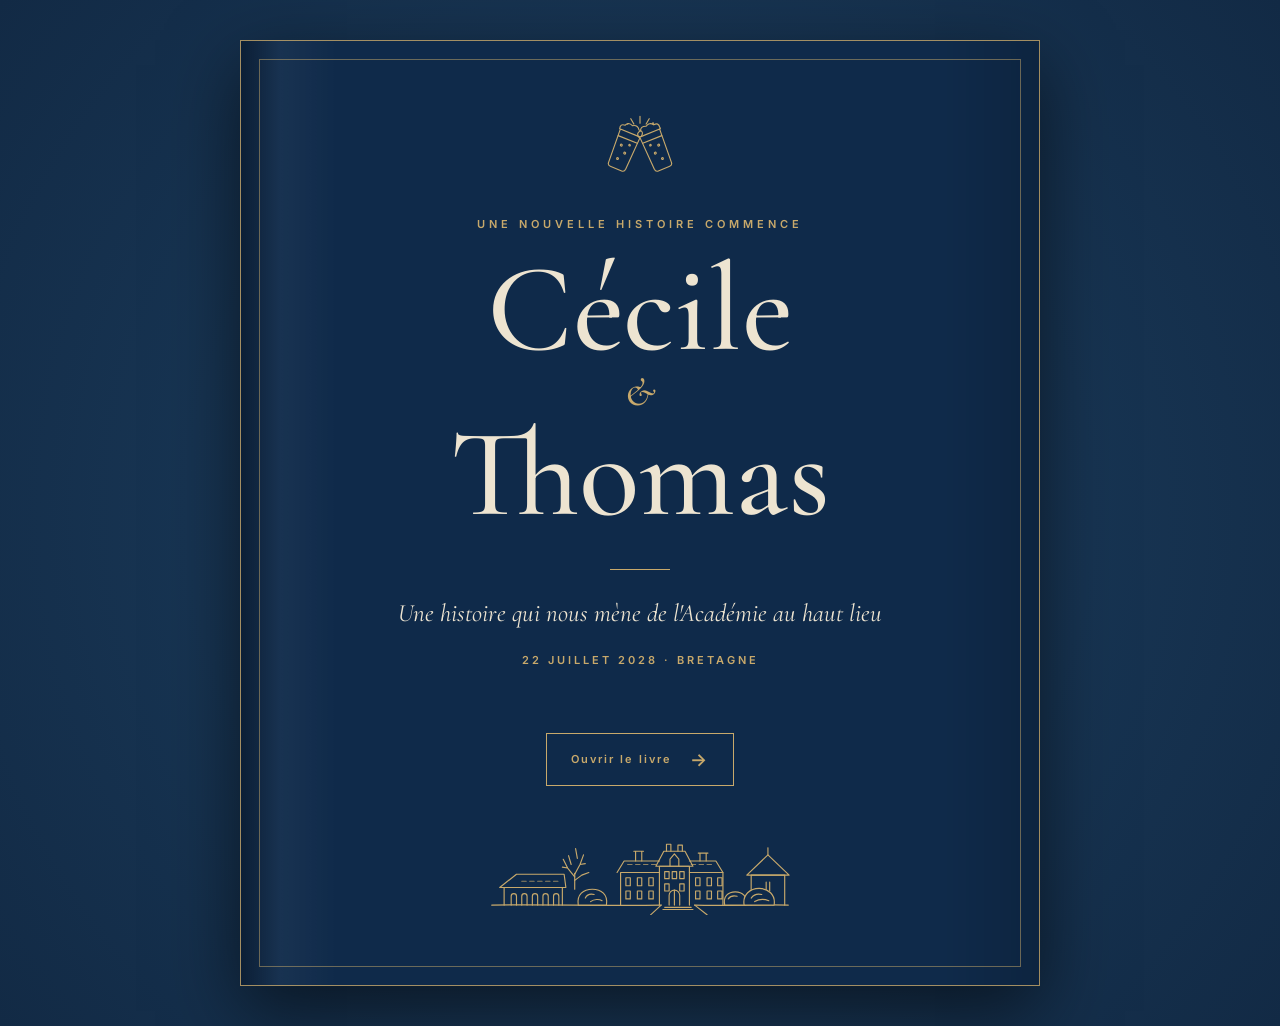
==== commit 674664e2: "Couverture : croquis du manoir redessiné d'après la photo (pavillon central, ailes, bâtiment à arcad" ====
--- a/index.html
+++ b/index.html
@@ -78,44 +78,59 @@
             </button>
 
             <div class="cover-decoration bottom" aria-hidden="true">
-                <svg class="cover-manor" viewBox="0 0 340 96" fill="none" stroke="currentColor" stroke-width="1.4" stroke-linecap="round" stroke-linejoin="round">
-                    <!-- sol -->
-                    <path d="M2 82 C70 81 130 83 180 82 S290 81 338 82"/>
-                    <!-- arbre de gauche -->
-                    <path d="M26 82 V70"/>
-                    <path d="M26 70 C12 70 8 58 16 52 C16 42 32 40 36 49 C46 50 46 66 34 70"/>
-                    <!-- tourelle -->
-                    <path d="M62 82 V42 H88 V82"/>
-                    <path d="M58 42 L75 14 L92 42 Z"/>
-                    <path d="M75 14 V5 M75 6 H82"/>
-                    <path d="M71 66 V56 A4 4 0 0 1 79 56 V66 Z"/>
-                    <!-- corps principal -->
-                    <path d="M88 82 V46 H210 V82"/>
-                    <!-- toit -->
-                    <path d="M84 46 L102 24 H196 L214 46 Z"/>
-                    <path d="M96 33 H190 M90 40 H204" stroke-dasharray="6 5" opacity="0.7"/>
+                <svg class="cover-manor" viewBox="0 0 340 96" fill="none" stroke="currentColor" stroke-width="1.3" stroke-linecap="round" stroke-linejoin="round">
+                    <!-- sol, avec l'allée en gravier au centre -->
+                    <path d="M2 84 C60 83 130 85 194 84"/>
+                    <path d="M232 84 C272 85 310 83 338 84"/>
+                    <path d="M194 84 L182 95 M232 84 L246 95"/>
+                    <path d="M198 86.5 H228 M196 89 H230"/>
+
+                    <!-- bâtiment bas à gauche, ses arcades éclairées -->
+                    <path d="M16 84 V64 H82 V84"/>
+                    <path d="M11 64 L30 49 H84 L86 64 Z"/>
+                    <path d="M24 84 V74 A3 3 0 0 1 30 74 V84 M36 84 V74 A3 3 0 0 1 42 74 V84 M48 84 V74 A3 3 0 0 1 54 74 V84 M60 84 V74 A3 3 0 0 1 66 74 V84 M72 84 V74 A3 3 0 0 1 78 74 V84"/>
+                    <path d="M36 57 H78" stroke-dasharray="5 4" opacity="0.7"/>
+
+                    <!-- grand arbre nu derrière -->
+                    <path d="M96 66 V48"/>
+                    <path d="M96 52 L88 42 L83 32 M88 42 L82 41 M96 49 L102 38 L106 27 M102 38 L108 37 M96 56 L104 50 L112 47 M92 38 L89 28 M99 31 L97 20"/>
+
+                    <!-- château : ailes -->
+                    <path d="M148 84 V47 H192 M226 47 H264 V84"/>
+                    <path d="M144 47 L152 34 H192 M226 34 H256 L264 47"/>
+                    <path d="M156 38 H190 M228 38 H252" stroke-dasharray="5 4" opacity="0.7"/>
                     <!-- cheminées -->
-                    <path d="M120 24 V11 H129 V24 M118 11 H131"/>
-                    <path d="M170 24 V13 H179 V24 M168 13 H181"/>
-                    <!-- lucarnes -->
-                    <path d="M108 42 V35 L115 29 L122 35 V42"/>
-                    <path d="M141 42 V35 L148 29 L155 35 V42"/>
-                    <path d="M174 42 V35 L181 29 L188 35 V42"/>
-                    <!-- fenêtres et porte -->
-                    <path d="M100 56 H108 V69 H100 Z M104 56 V69 M100 62 H108"/>
-                    <path d="M122 56 H130 V69 H122 Z M126 56 V69 M122 62 H130"/>
-                    <path d="M167 56 H175 V69 H167 Z M171 56 V69 M167 62 H175"/>
-                    <path d="M189 56 H197 V69 H189 Z M193 56 V69 M189 62 H197"/>
-                    <path d="M141 82 V66 A8 8 0 0 1 157 66 V82"/>
-                    <!-- aile de droite -->
-                    <path d="M210 82 V62 H268 V82"/>
-                    <path d="M206 62 L239 40 L272 62 Z"/>
-                    <circle cx="239" cy="52" r="3.5"/>
-                    <path d="M222 70 H230 V80 M222 70 V80 M248 70 H256 V80 M248 70 V80"/>
-                    <!-- arbres de droite -->
-                    <path d="M296 82 V68"/>
-                    <path d="M296 68 C284 68 282 56 290 52 C292 44 304 44 306 52 C314 54 312 68 300 68"/>
-                    <path d="M322 82 V74 M322 74 C314 74 314 66 320 64 C324 60 330 64 328 70 C330 74 326 74 322 74"/>
+                    <path d="M165 34 V23 H172 V34 M163 23 H174"/>
+                    <path d="M238 34 V25 H245 V34 M236 25 H247"/>
+                    <!-- pavillon central -->
+                    <path d="M192 84 V40 H226 V84"/>
+                    <path d="M188 40 L197 23 H221 L230 40 Z"/>
+                    <path d="M204 40 V32 L209 26 L214 32 V40"/>
+                    <path d="M200 23 V15 H205 V23 M213 23 V16 H218 V23"/>
+                    <!-- fenêtres des ailes -->
+                    <path d="M154 53 H159 V62 H154 Z M167 53 H172 V62 H167 Z M180 53 H185 V62 H180 Z"/>
+                    <path d="M154 68 H159 V77 H154 Z M167 68 H172 V77 H167 Z M180 68 H185 V77 H180 Z"/>
+                    <path d="M233 53 H238 V62 H233 Z M246 53 H251 V62 H246 Z M258 53 H263 V62 H258 Z"/>
+                    <path d="M233 68 H238 V77 H233 Z M246 68 H251 V77 H246 Z M258 68 H263 V77 H258 Z"/>
+                    <!-- fenêtres et porte du pavillon -->
+                    <path d="M198 46 H203 V54 H198 Z M215 46 H220 V54 H215 Z M206.5 46 H211.5 V54 H206.5 Z"/>
+                    <path d="M198 60 H203 V68 H198 Z M215 60 H220 V68 H215 Z"/>
+                    <path d="M203 84 V73 A6 6 0 0 1 215 73 V84"/>
+                    <path d="M209 67 V84"/>
+
+                    <!-- tour ronde à droite -->
+                    <path d="M296 84 V50 H334 V84"/>
+                    <path d="M291 50 L315 27 L339 50 Z"/>
+                    <path d="M315 27 V19"/>
+                    <path d="M313 58 V68 M317 58 V68"/>
+
+                    <!-- buis taillés en boule -->
+                    <path d="M100 84 C98 72 106 66 116 66 C126 66 134 72 132 84 Z" fill="#0f2a4a"/>
+                    <path d="M108 76 C110 72 114 71 118 72 M114 80 C118 77 124 77 127 79"/>
+                    <path d="M266 84 C264 74 270 69 278 69 C286 69 292 74 290 84 Z" fill="#0f2a4a"/>
+                    <path d="M288 84 C286 72 295 65 305 65 C315 65 324 72 322 84 Z" fill="#0f2a4a"/>
+                    <path d="M296 76 C299 72 304 71 308 72 M300 80 C305 77 311 77 316 79"/>
+                    <path d="M270 77 C272 74 276 73 280 74"/>
                 </svg>
             </div>
 
--- a/style.css
+++ b/style.css
@@ -8,6 +8,8 @@
     --night-soft: #4a5b70;
 
     /* Grain de papier : bruit généré en SVG, aucun fichier image */
+    --book-width: 800px;
+    --book-top: 40px;
     --paper-grain: url("data:image/svg+xml,%3Csvg xmlns='http://www.w3.org/2000/svg' width='320' height='320'%3E%3Cfilter id='g' x='0' y='0' width='100%25' height='100%25'%3E%3CfeTurbulence type='fractalNoise' baseFrequency='0.85' numOctaves='4' seed='7' stitchTiles='stitch'/%3E%3CfeColorMatrix values='0 0 0 0 0.36 0 0 0 0 0.26 0 0 0 0 0.13 0 0 0 0.9 -0.34'/%3E%3C/filter%3E%3Cfilter id='f' x='0' y='0' width='100%25' height='100%25'%3E%3CfeTurbulence type='fractalNoise' baseFrequency='0.025 0.05' numOctaves='3' seed='3' stitchTiles='stitch'/%3E%3CfeColorMatrix values='0 0 0 0 0.45 0 0 0 0 0.33 0 0 0 0 0.18 0 0 0 0.7 -0.3'/%3E%3C/filter%3E%3Crect width='320' height='320' filter='url%28%23g%29' opacity='0.6'/%3E%3Crect width='320' height='320' filter='url%28%23f%29' opacity='0.22'/%3E%3C/svg%3E");
 
     --ink: #292722;
@@ -71,10 +73,10 @@
 .cover {
     position: relative;
 
-    width: min(760px, calc(100% - 32px));
+    width: min(var(--book-width), calc(100% - 32px));
     min-height: 760px;
 
-    margin: 32px 0;
+    margin: var(--book-top) 0;
 
     padding: 70px 40px;
 
@@ -290,7 +292,7 @@
 /* -------------------------------- */
 
 .contents {
-    width: min(760px, calc(100% - 32px));
+    width: min(var(--book-width), calc(100% - 32px));
 
     margin-bottom: 60px;
 
@@ -483,8 +485,8 @@
    ========================================= */
 
 .page {
-  width: min(1100px, 92%);
-  margin: 40px auto;
+  width: min(var(--book-width), calc(100% - 32px));
+  margin: var(--book-top) auto;
   background: var(--paper);
   color: var(--ink);
   min-height: calc(100vh - 80px);
@@ -625,10 +627,12 @@
 
 @media (max-width: 700px) {
 
+  :root {
+    --book-top: 20px;
+  }
+
   .page {
-    width: 94%;
-    margin: 15px auto;
-    min-height: calc(100vh - 30px);
+    min-height: calc(100vh - 40px);
   }
 
   .navigation {
@@ -1453,7 +1457,8 @@
    ========================================= */
 
 .title-screen {
-  margin-top: 45px;
+  width: min(100%, 580px);
+  margin: 36px auto 0;
   background: var(--night-deep);
   overflow: hidden;
 }
@@ -1466,24 +1471,24 @@
 }
 
 .title-body {
-  padding: 26px 28px 30px;
+  padding: 20px 26px 22px;
   text-align: center;
 }
 
 .title-logo {
-  margin: 0 0 18px;
+  margin: 0 0 14px;
   font-family: "Press Start 2P", monospace;
-  font-size: clamp(0.95rem, 4.4vw, 1.5rem);
+  font-size: clamp(0.85rem, 4vw, 1.25rem);
   line-height: 1.4;
   color: var(--gold-bright);
   text-shadow: 3px 3px 0 #06121f;
 }
 
 .title-text {
-  max-width: 460px;
-  margin: 0 auto 26px;
-  font-family: "Cormorant Garamond", serif;
-  font-size: 1.15rem;
+  max-width: 430px;
+  margin: 0 auto 18px;
+  font-family: "Cormorant Garamond", serif;
+  font-size: 1.05rem;
   font-style: italic;
   line-height: 1.55;
   color: var(--paper);
@@ -1524,8 +1529,12 @@
 }
 
 @media (max-width: 700px) {
+  .title-screen {
+    margin-top: 28px;
+  }
+
   .title-body {
-    padding: 22px 18px 26px;
+    padding: 16px 16px 18px;
   }
 }
 
@@ -1597,47 +1606,11 @@
 .book > .cover,
 .book > .contents {
   grid-area: 1 / 1;
+  align-self: start;
 }
 
 .book > .contents {
-  margin-top: 32px;
-}
-
-.cover {
-  transform-origin: left center;
-  backface-visibility: hidden;
-}
-
-.cover.is-opening,
-.cover.is-closing {
-  z-index: 2;
-  will-change: transform;
-}
-
-.cover.is-opening {
-  animation: cover-open 1s cubic-bezier(0.55, 0.05, 0.25, 1) forwards;
-}
-
-.cover.is-closing {
-  animation: cover-open 1s cubic-bezier(0.55, 0.05, 0.25, 1) reverse forwards;
-}
-
-@keyframes cover-open {
-  from { transform: rotateY(0deg);    filter: brightness(1); }
-  to   { transform: rotateY(-105deg); filter: brightness(0.45); }
-}
-
-.contents.is-revealed {
-  animation: page-lit 1s ease-out both;
-}
-
-.contents.is-covered {
-  animation: page-lit 1s ease-out reverse both;
-}
-
-@keyframes page-lit {
-  from { filter: brightness(0.6); }
-  to   { filter: brightness(1); }
+  margin-top: var(--book-top);
 }
 
 .close-book {
@@ -1688,85 +1661,3 @@
 .page-turn-index {
   color: var(--night-soft);
 }
-
-
-/* --- La page qui se tourne entre deux fichiers HTML --- */
-
-@media (prefers-reduced-motion: no-preference) {
-  @view-transition {
-    navigation: auto;
-  }
-}
-
-/* Bord gauche de la feuille (la « reliure ») et marge haute,
-   utilisés pour découper la page qui pivote. */
-
-:root {
-  --sheet-x: max(calc((100vw - 1100px) / 2), 4vw);
-  --sheet-y: 40px;
-}
-
-:root:has(.book) {
-  --sheet-x: max(calc((100vw - 760px) / 2), 16px);
-  --sheet-y: 32px;
-}
-
-@media (max-width: 700px) {
-  :root {
-    --sheet-x: 3vw;
-    --sheet-y: 15px;
-  }
-
-  :root:has(.book) {
-    --sheet-x: 16px;
-    --sheet-y: 32px;
-  }
-}
-
-::view-transition-group(root) {
-  animation-duration: 0s;
-}
-
-::view-transition-image-pair(root) {
-  perspective: 2400px;
-  perspective-origin: 50% 35%;
-  isolation: auto;
-}
-
-::view-transition-old(root),
-::view-transition-new(root) {
-  animation: none;
-  mix-blend-mode: normal;
-  transform-origin: var(--sheet-x) 50%;
-}
-
-/* En avant : la page actuelle pivote sur sa reliure et laisse voir la suivante */
-
-:root[data-turn="forward"]::view-transition-old(root) {
-  z-index: 2;
-  clip-path: inset(var(--sheet-y) var(--sheet-x) 0 var(--sheet-x));
-  animation: turn-away 0.85s cubic-bezier(0.55, 0.05, 0.25, 1) both;
-}
-
-:root[data-turn="forward"]::view-transition-new(root) {
-  z-index: 1;
-  animation: page-lit 0.85s ease-out both;
-}
-
-/* En arrière : la page précédente revient se poser par-dessus */
-
-:root[data-turn="backward"]::view-transition-new(root) {
-  z-index: 2;
-  clip-path: inset(var(--sheet-y) var(--sheet-x) 0 var(--sheet-x));
-  animation: turn-away 0.85s cubic-bezier(0.55, 0.05, 0.25, 1) reverse both;
-}
-
-:root[data-turn="backward"]::view-transition-old(root) {
-  z-index: 1;
-  animation: page-lit 0.85s ease-out reverse both;
-}
-
-@keyframes turn-away {
-  from { transform: rotateY(0deg);    filter: brightness(1); }
-  to   { transform: rotateY(-105deg); filter: brightness(0.45); }
-}
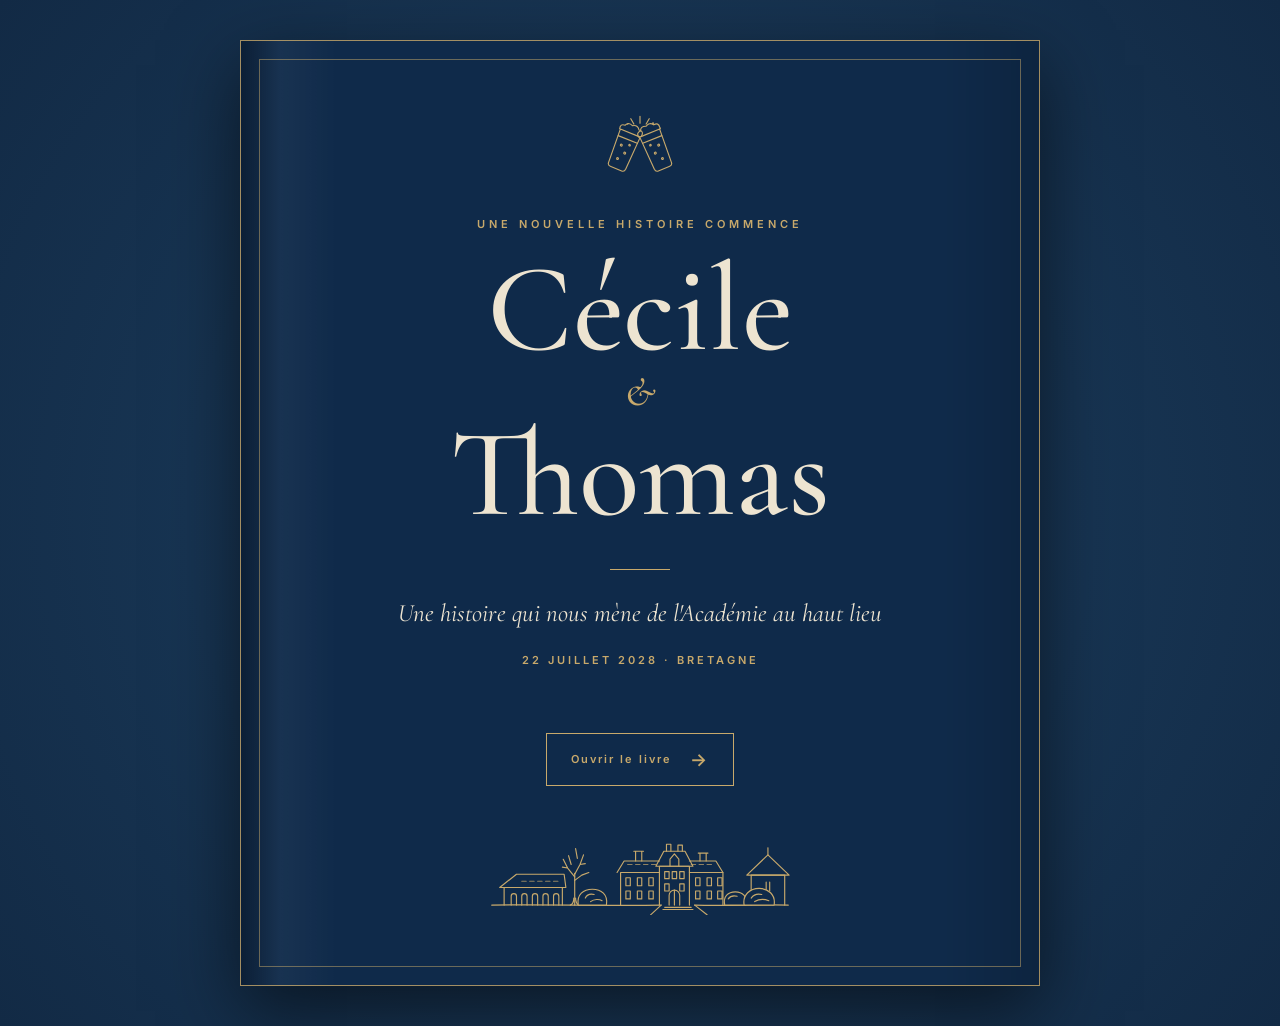
==== commit df142533: "Croquis : le tronc de l'arbre descend jusqu'au sol Co-Authored-By: Claude Sonnet 5.5 <noreply@anthro" ====
--- a/index.html
+++ b/index.html
@@ -92,7 +92,8 @@
                     <path d="M36 57 H78" stroke-dasharray="5 4" opacity="0.7"/>
 
                     <!-- grand arbre nu derrière -->
-                    <path d="M96 66 V48"/>
+                    <path d="M96 84 V48"/>
+                    <path d="M91 84 C94 83 95 80 95 76 M101 84 C98 83 97 80 97 76"/>
                     <path d="M96 52 L88 42 L83 32 M88 42 L82 41 M96 49 L102 38 L106 27 M102 38 L108 37 M96 56 L104 50 L112 47 M92 38 L89 28 M99 31 L97 20"/>
 
                     <!-- château : ailes -->
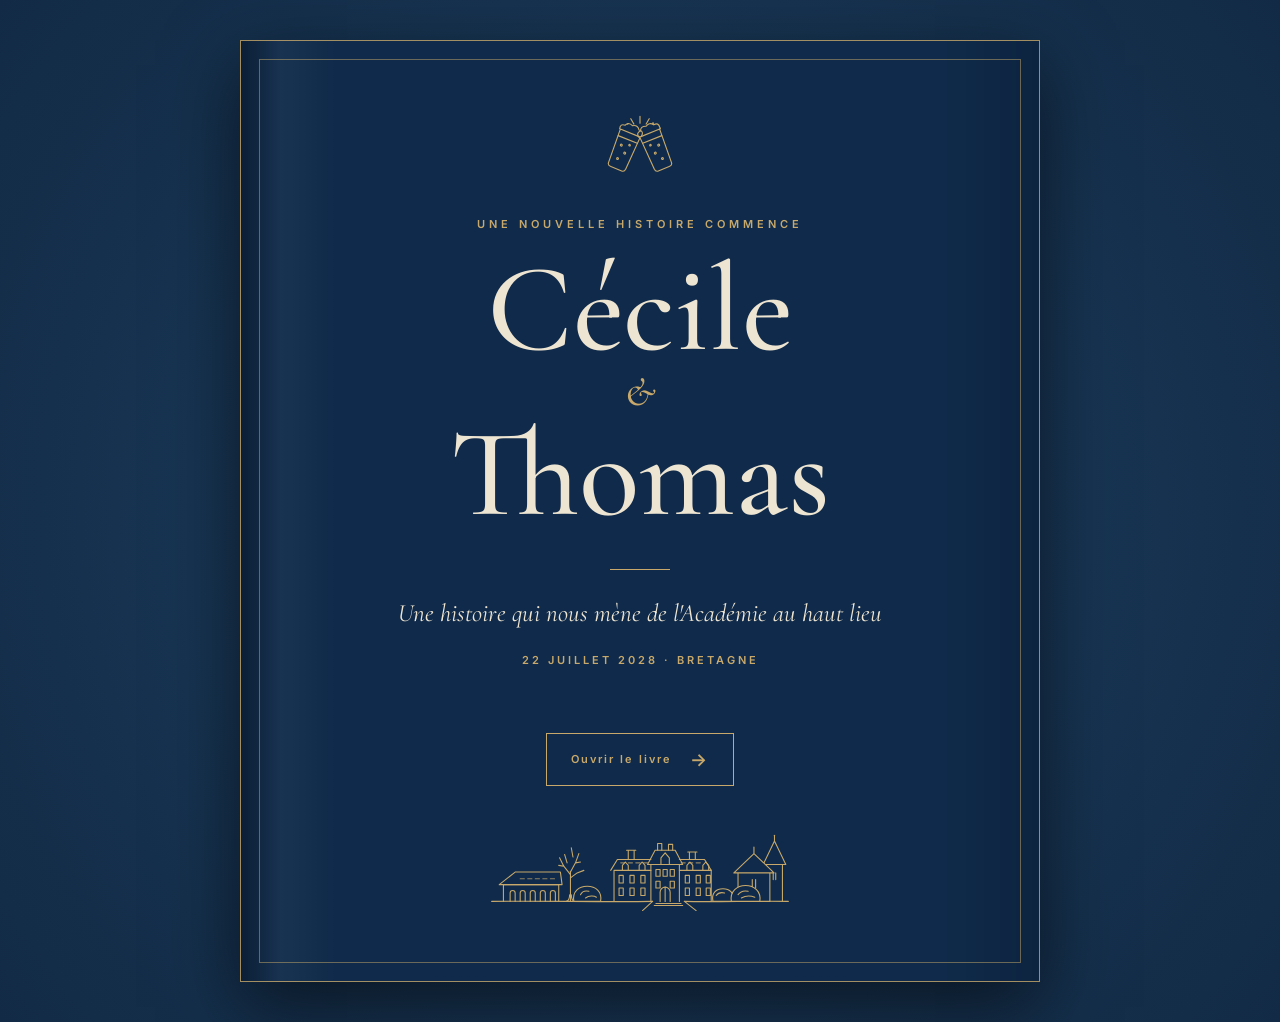
==== commit cddbc066: "Croquis : seconde tour étroite à droite et lucarnes sur les ailes, d'après la photo de jour Co-Autho" ====
--- a/index.html
+++ b/index.html
@@ -78,10 +78,10 @@
             </button>
 
             <div class="cover-decoration bottom" aria-hidden="true">
-                <svg class="cover-manor" viewBox="0 0 340 96" fill="none" stroke="currentColor" stroke-width="1.3" stroke-linecap="round" stroke-linejoin="round">
+                <svg class="cover-manor" viewBox="0 0 358 96" fill="none" stroke="currentColor" stroke-width="1.3" stroke-linecap="round" stroke-linejoin="round">
                     <!-- sol, avec l'allée en gravier au centre -->
                     <path d="M2 84 C60 83 130 85 194 84"/>
-                    <path d="M232 84 C272 85 310 83 338 84"/>
+                    <path d="M232 84 C272 85 320 83 356 84"/>
                     <path d="M194 84 L182 95 M232 84 L246 95"/>
                     <path d="M198 86.5 H228 M196 89 H230"/>
 
@@ -100,6 +100,9 @@
                     <path d="M148 84 V47 H192 M226 47 H264 V84"/>
                     <path d="M144 47 L152 34 H192 M226 34 H256 L264 47"/>
                     <path d="M156 38 H190 M228 38 H252" stroke-dasharray="5 4" opacity="0.7"/>
+                    <!-- lucarnes des ailes -->
+                    <path d="M158 47 V41 L161.5 37 L165 41 V47 M178 47 V41 L181.5 37 L185 41 V47"/>
+                    <path d="M235 47 V41 L238.5 37 L242 41 V47 M254 47 V41 L257.5 37 L261 41 V47"/>
                     <!-- cheminées -->
                     <path d="M165 34 V23 H172 V34 M163 23 H174"/>
                     <path d="M238 34 V25 H245 V34 M236 25 H247"/>
@@ -119,10 +122,14 @@
                     <path d="M203 84 V73 A6 6 0 0 1 215 73 V84"/>
                     <path d="M209 67 V84"/>
 
-                    <!-- tour ronde à droite -->
-                    <path d="M296 84 V50 H334 V84"/>
-                    <path d="M291 50 L315 27 L339 50 Z"/>
-                    <path d="M315 27 V19"/>
+                    <!-- tour étroite et haute, derrière -->
+                    <path d="M330 84 V40 H349 V84"/>
+                    <path d="M326 40 L339.5 12 L353 40 Z"/>
+                    <path d="M339.5 12 V5"/>
+                    <path d="M338 50 V58 M341 50 V58"/>
+
+                    <!-- tour ronde, devant -->
+                    <path d="M296 84 V50 H334 V84 Z M291 50 L315 27 L339 50 Z M315 27 V19" fill="#0f2a4a"/>
                     <path d="M313 58 V68 M317 58 V68"/>
 
                     <!-- buis taillés en boule -->
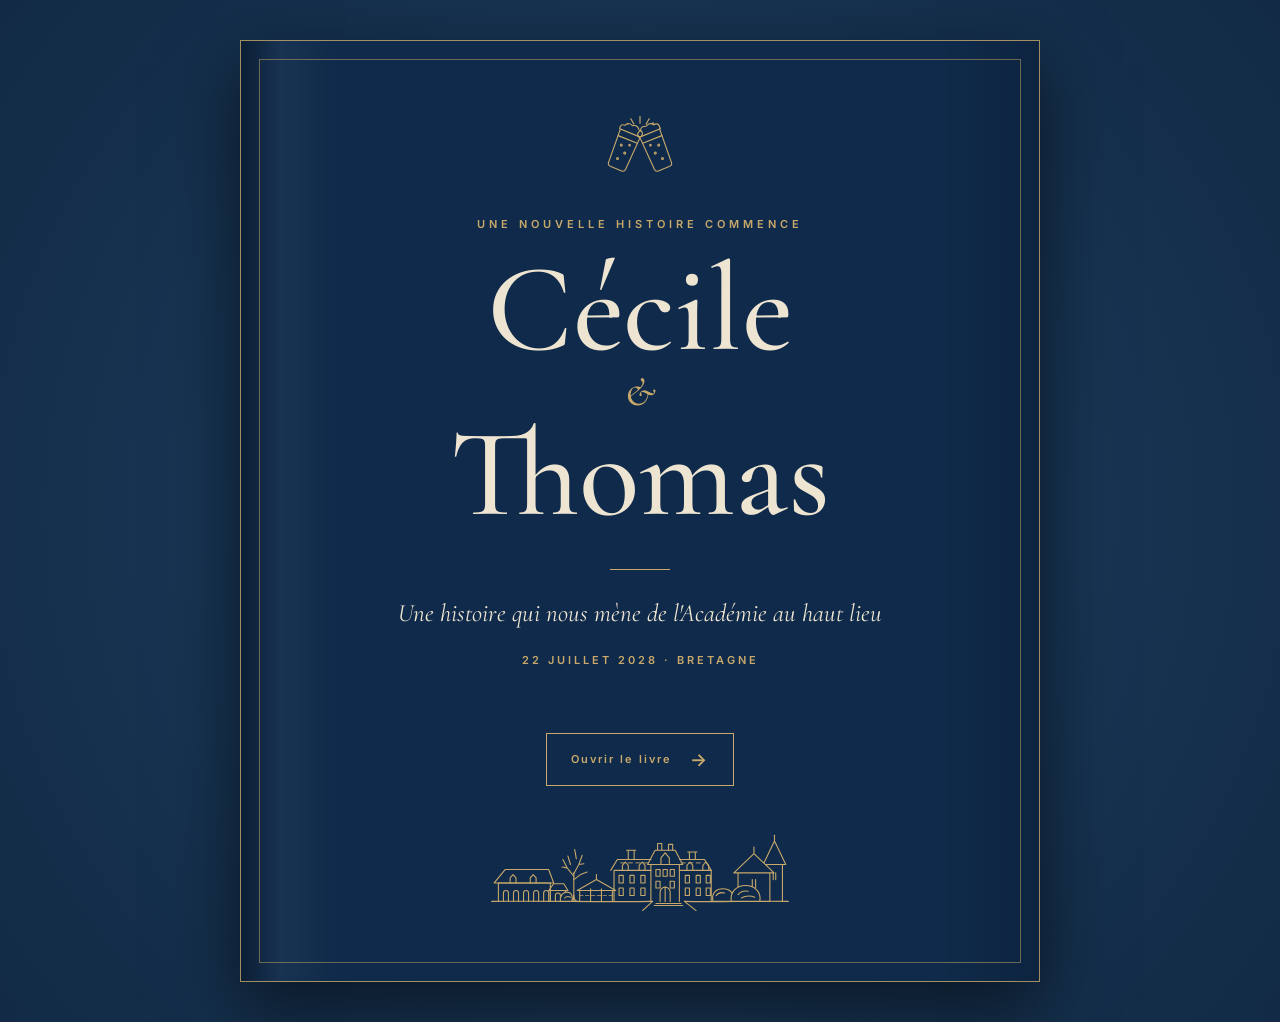
==== commit 2c425d27: "Croquis : partie gauche refaite d'après la vue aérienne (bâtiment allongé à lucarnes, annexe, vérand" ====
--- a/index.html
+++ b/index.html
@@ -85,16 +85,26 @@
                     <path d="M194 84 L182 95 M232 84 L246 95"/>
                     <path d="M198 86.5 H228 M196 89 H230"/>
 
-                    <!-- bâtiment bas à gauche, ses arcades éclairées -->
-                    <path d="M16 84 V64 H82 V84"/>
-                    <path d="M11 64 L30 49 H84 L86 64 Z"/>
-                    <path d="M24 84 V74 A3 3 0 0 1 30 74 V84 M36 84 V74 A3 3 0 0 1 42 74 V84 M48 84 V74 A3 3 0 0 1 54 74 V84 M60 84 V74 A3 3 0 0 1 66 74 V84 M72 84 V74 A3 3 0 0 1 78 74 V84"/>
-                    <path d="M36 57 H78" stroke-dasharray="5 4" opacity="0.7"/>
+                    <!-- bâtiment allongé à gauche : grand toit d'ardoise, lucarnes, arcades éclairées -->
+                    <path d="M10 84 V62 H72 V84"/>
+                    <path d="M5 62 L18 46 H70 L76 62 Z"/>
+                    <path d="M24 62 V56 L27.5 52 L31 56 V62 M48 62 V56 L51.5 52 L55 56 V62"/>
+                    <path d="M16 84 V74 A3 3 0 0 1 22 74 V84 M28 84 V74 A3 3 0 0 1 34 74 V84 M40 84 V74 A3 3 0 0 1 46 74 V84 M52 84 V74 A3 3 0 0 1 58 74 V84 M64 84 V74 A3 3 0 0 1 70 74 V84"/>
+                    <!-- petite annexe plus basse -->
+                    <path d="M72 84 V71 H90 V84"/>
+                    <path d="M70 71 L76 63 H88 L93 71 Z"/>
+                    <path d="M78 84 V77 A3 3 0 0 1 84 77 V84"/>
 
                     <!-- grand arbre nu derrière -->
-                    <path d="M96 84 V48"/>
-                    <path d="M91 84 C94 83 95 80 95 76 M101 84 C98 83 97 80 97 76"/>
-                    <path d="M96 52 L88 42 L83 32 M88 42 L82 41 M96 49 L102 38 L106 27 M102 38 L108 37 M96 56 L104 50 L112 47 M92 38 L89 28 M99 31 L97 20"/>
+                    <path d="M100 84 V50"/>
+                    <path d="M96 84 C99 83 100 80 100 76 M104 84 C101 83 100 80 100 76"/>
+                    <path d="M100 54 L92 44 L87 34 M92 44 L86 43 M100 51 L106 40 L110 29 M106 40 L112 39 M100 58 L108 52 L116 49 M96 40 L93 30 M103 33 L101 22"/>
+
+                    <!-- véranda à toile blanche contre l'aile gauche -->
+                    <path d="M107 84 V71 M120 84 V69 M133 84 V69 M146 84 V71"/>
+                    <path d="M104 71 L127 58 L150 71 Z"/>
+                    <path d="M127 58 V52"/>
+                    <path d="M107 77 H146" stroke-dasharray="4 3" opacity="0.7"/>
 
                     <!-- château : ailes -->
                     <path d="M148 84 V47 H192 M226 47 H264 V84"/>
@@ -133,8 +143,8 @@
                     <path d="M313 58 V68 M317 58 V68"/>
 
                     <!-- buis taillés en boule -->
-                    <path d="M100 84 C98 72 106 66 116 66 C126 66 134 72 132 84 Z" fill="#0f2a4a"/>
-                    <path d="M108 76 C110 72 114 71 118 72 M114 80 C118 77 124 77 127 79"/>
+                    <path d="M84 84 C83 77 87 73 92 73 C97 73 99 77 98 84 Z" fill="#0f2a4a"/>
+                    <path d="M89 80 C91 78 94 78 96 79"/>
                     <path d="M266 84 C264 74 270 69 278 69 C286 69 292 74 290 84 Z" fill="#0f2a4a"/>
                     <path d="M288 84 C286 72 295 65 305 65 C315 65 324 72 322 84 Z" fill="#0f2a4a"/>
                     <path d="M296 76 C299 72 304 71 308 72 M300 80 C305 77 311 77 316 79"/>
